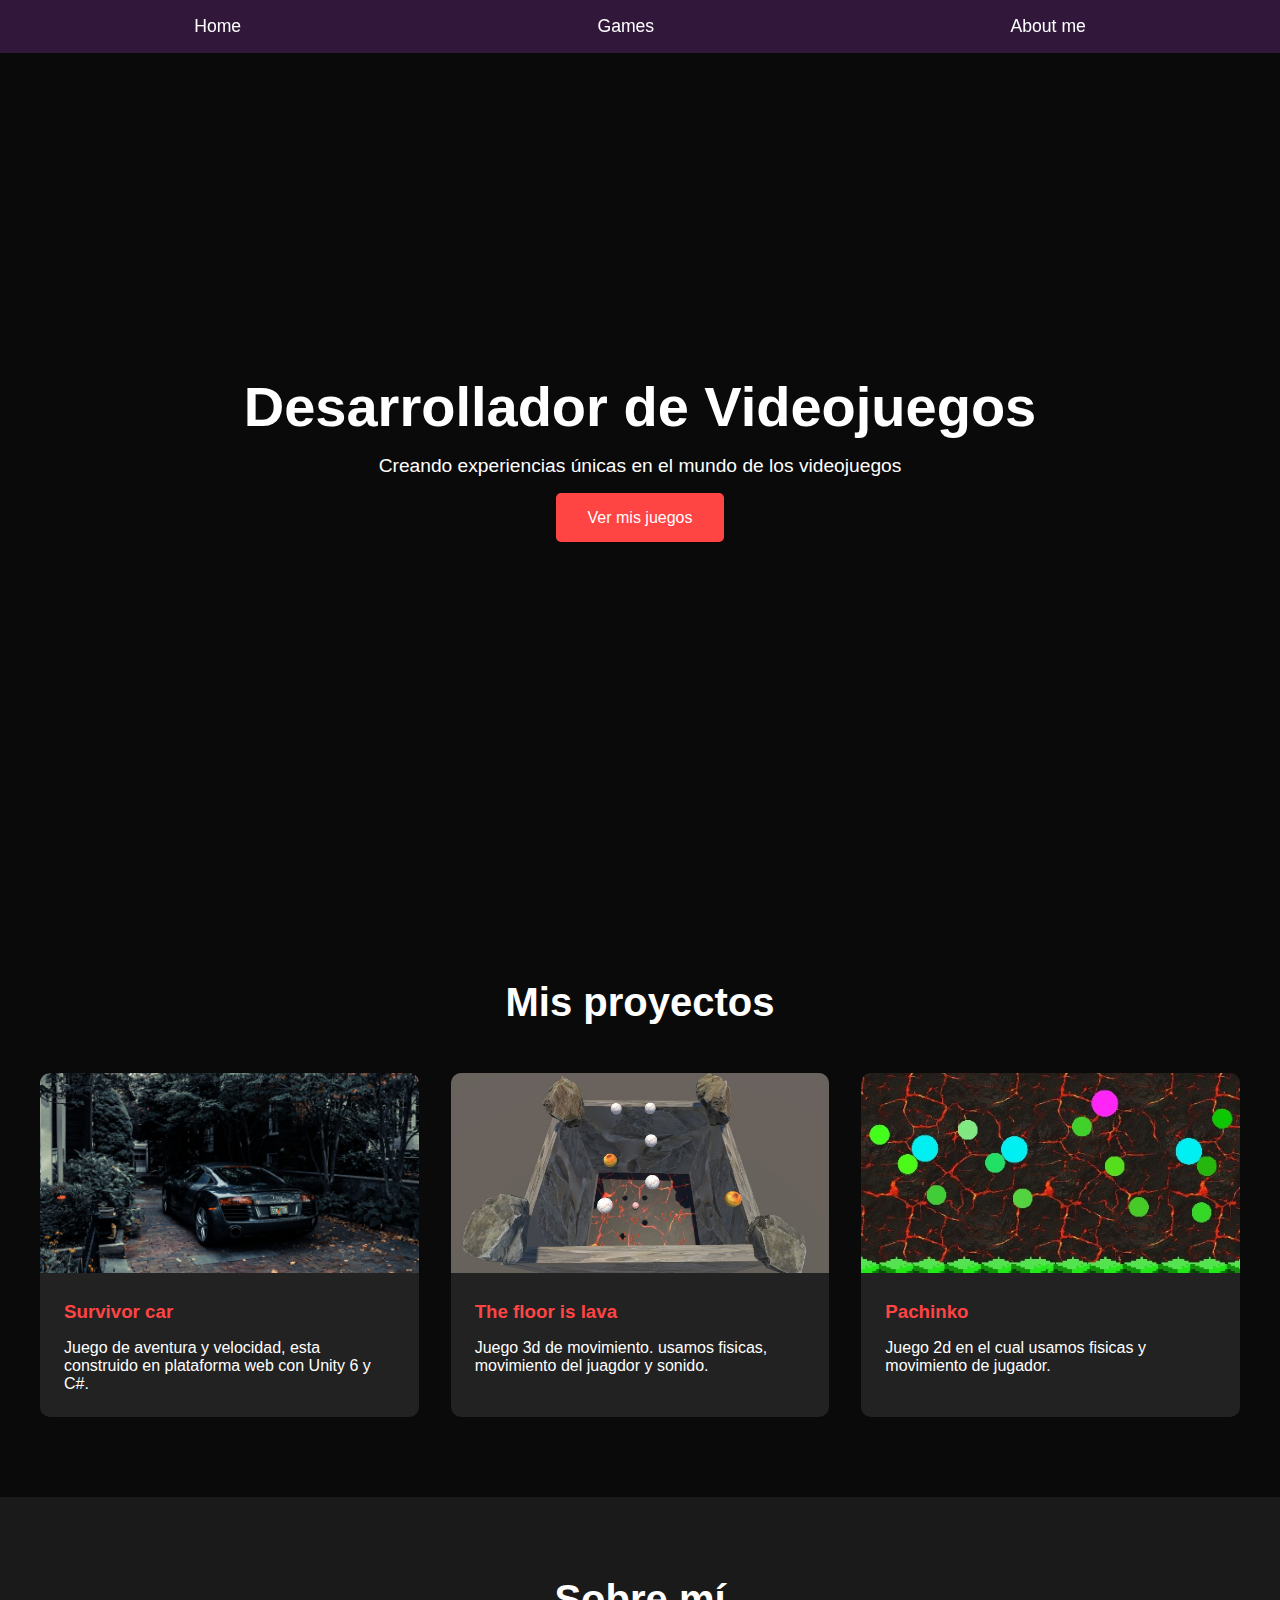
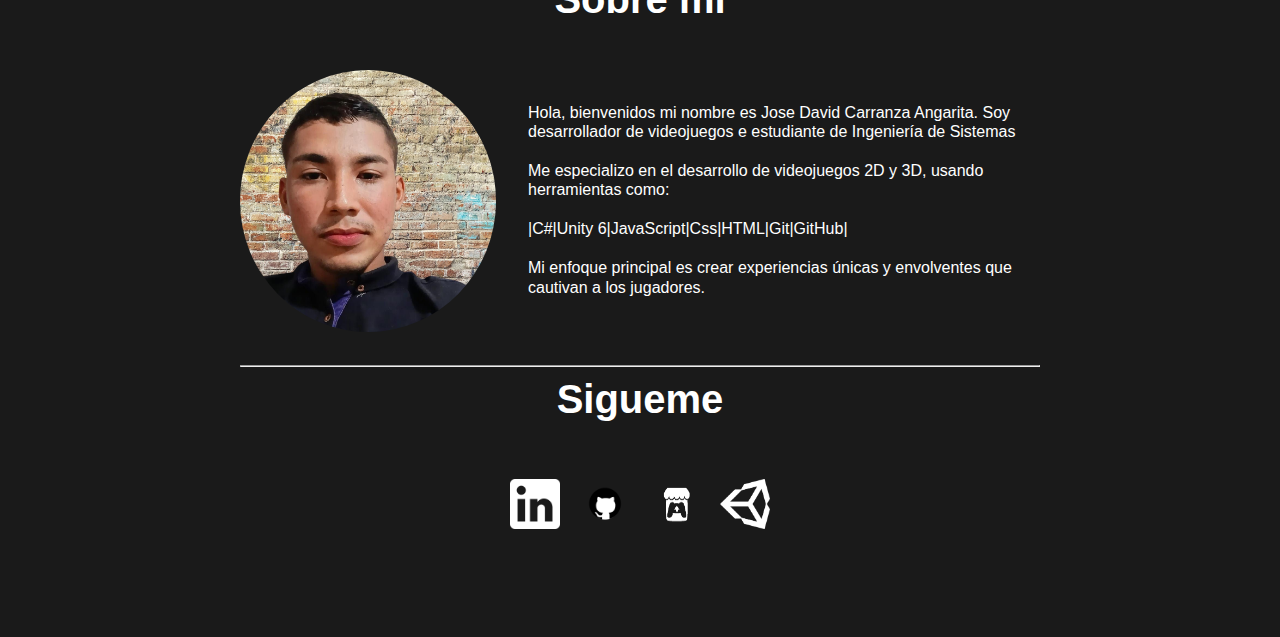
==== index.html @ 23560084 "First version of my portfolio Unity Developer" ====
<!DOCTYPE html>
<html lang="es">

<head>
    <meta charset="UTF-8">
    <meta name="viewport" content="width=device-width, initial-scale=1.0">
    <title>Portfolio - Game Programmer - Jose David Carranza Angarita</title>
    <link rel="stylesheet" href="index.css">
    <link href="https://fonts.googleapis.com/css2?family=Poppins:wght@300;400;500;600;700&display=swap"
        rel="stylesheet">
</head>

<body>
    <nav class="nav">
        <ul>
            <li><a href="#home">Home</a></li>
            <li><a href="#games">Games</a></li>
            <li><a href="#about">About me</a></li>
        </ul>
    </nav>

    <!-- <section class="hero" id="home">
        <div class="hero-content">
            <h1>Desarrollador de Videojuegos</h1>
            <p>Creando experiencias únicas en el mundo de los videojuegos</p>
            <a href="#games" class="cta-button">Ver mis juegos</a>
        </div>
    </section> -->

    <!-- Seccion con video -->
    <section class="hero" id="home">
        <video autoplay muted loop class="hero-video">
            <source src="./Assets/video/Car.mp4" type="video/mp4">
        </video>
        <div class="hero-content">
            <h1>Desarrollador de Videojuegos</h1>
            <p>Creando experiencias únicas en el mundo de los videojuegos</p>
            <a href="#games" class="cta-button">Ver mis juegos</a>
        </div>
    </section>

    <section class="games" id="games">
        <h2>Mis proyectos</h2>
        <div class="games-grid">
            <div class="game-card">
                <img src="./Assets/img/CarSurvivor.jpg" alt="Image game survivor car" class="game-image">
                <div class="game-info">
                    <h3>Survivor car</h3>
                    <p>Juego de aventura y velocidad, esta construido en plataforma
                        web con Unity 6 y C#.
                    </p>

                </div>
            </div>
            <div class="game-card">
                <img src="./Assets/img/ImageGameFloorIsLava.jpg" alt="Juego 2" class="game-image">
                <div class="game-info">
                    <h3>The floor is lava</h3>
                    <p>Juego 3d de movimiento. usamos fisicas, movimiento del juagdor y sonido.</p>
                </div>
            </div>
            <div class="game-card">
                <img src="./Assets/img/ImageGamePachinko.jpg" alt="Juego 3" class="game-image">
                <div class="game-info">
                    <h3>Pachinko</h3>
                    <p> Juego 2d en el cual usamos fisicas y movimiento de jugador.</p>
                </div>

            </div>
        </div>
    </section>


    <section class="about" id="about">
        <h2>Sobre mí</h2>
        <div class="about-content">
            <div class="about-image-text">
                <div class="image-container">
                    <img src="./Assets/img/MyImage.jpg" alt="Jose David Carranza Angarita" class="about-image">
                </div>
                <div class="text-container">
                    <p class="text-spaced">Hola, bienvenidos mi nombre es Jose David Carranza Angarita. Soy
                        desarrollador de videojuegos e estudiante de Ingeniería de Sistemas</p>
                    <p class="text-spaced">Me especializo en el desarrollo de videojuegos 2D y 3D, usando herramientas
                        como:</p>
                    <p class="text-spaced">|C#|Unity 6|JavaScript|Css|HTML|Git|GitHub|</p>
                    <p class="text-spaced">Mi enfoque principal es crear experiencias únicas y envolventes que cautivan
                        a los jugadores.</p>
                </div>
            </div>
            <br>
            <hr>
            <h2>Sigueme</h2>
            <div class="social-media-container">
                <a class="social-media-link"
                    href="https://www.linkedin.com/in/jose-david-carranza-angarita-unity-developer/" target="_blank">
                    <img src="./Assets/img/LinKendIn.png" alt="LinkedIn" class="social-media-icon">
                </a>
                <a class="social-media-link" href="https://github.com/josedavd-07" target="_blank">
                    <img src="./Assets/img/GitHub.png" alt="GitHub" class="social-media-icon">
                </a>
                <a class="social-media-link" href="https://josedavdmast3r.itch.io" target="_blank">
                    <img src="./Assets/img/ItchioBlanco.png" alt="Itchio" class="social-media-icon">
                </a>
                <a class="social-media-link" href="https://play.unity.com/en/user/674ed798-b082-4395-8333-d080be9521ea"
                    target="_blank">
                    <img src="./Assets/img/unity.png" alt="Unity" class="social-media-icon">
                </a>
            </div>
        </div>
    </section>






    <!-- <section class="about" id="about">
        <h2>Sobre mí</h2>
        <div class="about-content">
            <p> Hola, bienvenidos mi nombre es Jose David Carranza Angarita. Soy desarollador de videojuegos e
                estudiante de Ingenieria de Sistemas</p>
            <p>Me especializo en el desarrollo de videojuegos 2d y 3d, usando herramientas como:
            </p>
            <P>|C#|Unity 6|JavaScript|Css|HTML|Git|GitHub|
            <p>Mi enfoque principal es crear experiencias únicas y envolventes que cautivan a los jugadores.</p>
            <br>
            <hr><br>
            <h2>Sigueme</h2> -->

    <!-- ssocial media follow me -->
    <!-- <div class="social-media-container">
                <a class="social-media-link"
                    href="https://www.linkedin.com/in/jose-david-carranza-angarita-unity-developer/" target="_blank">
                    <img src="./Assets/img/LinKendIn.png" alt="LinkedIn" class="social-media-icon">
                </a>
                <a class="social-media-link" href="https://github.com/josedavd-07" target="_blank">
                    <img src="./Assets/img/GitHub.png" alt="GitHub" class="social-media-icon">
                </a>
                <a class="social-media-link" href="https://josedavdmast3r.itch.io" target="_blank">
                    <img src="./Assets/img/ItchioBlanco.png" alt="Itchio" class="social-media-icon">
                </a>
                <a class="social-media-link" href="https://play.unity.com/en/user/674ed798-b082-4395-8333-d080be9521ea"
                    target="_blank">
                    <img src="./Assets/img/unity.png" alt="Unity" class="social-media-icon">
                </a>
            </div> -->

    <!-- </div> -->

    </section>

</body>

</html>
---- index.css ----
* {
    margin: 0;
    padding: 0;
    box-sizing: border-box;
    font-family: 'Arial', sans-serif;
}

body {
    background-color: #0a0a0a;
    color: #ffffff;
}

/* Barra de navegación */
.nav {
    position: fixed;
    top: 0;
    width: 100%;
    background-color: rgba(58, 27, 70, 0.836);
    padding: 1rem;
    z-index: 1000;
}

.nav ul {
    display: flex;
    justify-content: space-around;
    list-style: none;
}

.nav a {
    color: #ffffff;
    text-decoration: none;
    font-size: 1.1rem;
    transition: color 0.3s;
}

.nav a:hover {
    color: #ff4444;
}

/* Sección Hero */
/* .hero {
    height: 100vh;
    display: flex;
    align-items: center;
    justify-content: center;
    text-align: center;
    background: linear-gradient(rgba(0, 0, 0, 0.7), rgba(0, 0, 0, 0.7)),
        url('https://images.unsplash.com/photo-1538481199705-c710c4e965fc?ixlib=rb-1.2.1&auto=format&fit=crop&w=1950&q=80');
    background-size: cover;
    background-position: center;
} */

/* Sección Hero */
/* .hero {
    height: 100vh;
    display: flex;
    align-items: center;
    justify-content: center;
    text-align: center;
    background: linear-gradient(rgba(0, 0, 0, 0.7), rgba(0, 0, 0, 0.7)),
        url('./Assets/img/BackgroundControll.jpg');
    background-size: cover;
    background-position: center;
} */

/* Seccion video */
.hero {
    height: 100vh;
    display: flex;
    align-items: center;
    justify-content: center;
    text-align: center;
    position: relative;
    overflow: hidden;
}

.hero-video {
    position: absolute;
    top: 0;
    left: 0;
    width: 100%;
    height: 100%;
    object-fit: cover;
    z-index: 0;
}

.hero-content {
    position: relative;
    z-index: 1;
    color: white;
    text-align: center;
}

.hero h1 {
    font-size: 3.5rem;
    margin-bottom: 1rem;
}

.hero p {
    font-size: 1.2rem;
    margin-bottom: 2rem;
}

.cta-button {
    padding: 1rem 2rem;
    background-color: #ff4444;
    color: white;
    text-decoration: none;
    border-radius: 5px;
    transition: background-color 0.3s;
}

.cta-button:hover {
    background-color: #cc0000;
}

/* Sección de Juegos */
.games {
    padding: 5rem 2rem;
}

.games h2 {
    text-align: center;
    margin-bottom: 3rem;
    font-size: 2.5rem;
}

.games-grid {
    display: grid;
    grid-template-columns: repeat(auto-fit, minmax(300px, 1fr));
    gap: 2rem;
    max-width: 1200px;
    margin: 0 auto;
}

.game-card {
    background-color: rgba(255, 255, 255, 0.1);
    border-radius: 10px;
    overflow: hidden;
    transition: transform 0.3s;
}

.game-card:hover {
    transform: translateY(-5px);
}

.game-image {
    width: 100%;
    height: 200px;
    object-fit: cover;
}

.game-info {
    padding: 1.5rem;
}

.game-info h3 {
    margin-bottom: 1rem;
    color: #ff4444;
}

/* Sección sobre mí */
.about {
    padding: 5rem 2rem;
    background-color: #1a1a1a;
}

/* Sección de imágenes */
.about-image-text {
    display: flex;
    align-items: center;
    justify-content: space-between;
    gap: 2rem;
    flex-wrap: wrap;
}

.image-container {
    flex: 1;
    max-width: 300px;
    text-align: center;
}

.about-image {
    max-width: 100%;
    height: auto;
    border-radius: 50%;
}

.text-container {
    flex: 2;
    max-width: 600px;
    margin: 0;
    line-height: 1.2;
}

.text-spaced {
    margin: 0 0 10px 0;
    padding: 5px 0;
}

@media (max-width: 768px) {
    .about-image-text {
        flex-direction: column;
    }

    .image-container,
    .text-container {
        width: 100%;
    }
}


.social-media-container {
    display: flex;
    justify-content: center;
    align-items: center;
    gap: 20px;
    /* Espacio entre las imágenes */
    margin: 20px auto;
    /* Márgenes */
}

.social-media-link {
    margin: 0;
    padding: 0;
}

.social-media-icon {
    width: 50px;
    height: 50px;
    transition: transform 0.3s ease;
}

.social-media-link:hover .social-media-icon {
    transform: scale(1.1);
}


/* Efecto hover */
/* .image-linkendIn img:hover,
.image-github img:hover,
.image-itchio img:hover,
.image-unity img:hover {
    transform: scale(1.1); */
/* Aumenta un poco al pasar el cursor */
/* } */

.about h2 {
    text-align: center;
    margin-bottom: 3rem;
    font-size: 2.5rem;
}

.about-content {
    max-width: 800px;
    margin: 0 auto;
    line-height: 1.6;
}


/* Responsive Design */
@media (max-width: 768px) {
    .nav ul {
        flex-direction: column;
        text-align: center;
    }

    .hero h1 {
        font-size: 2.5rem;
    }

    .games-grid {
        grid-template-columns: 1fr;
    }
}
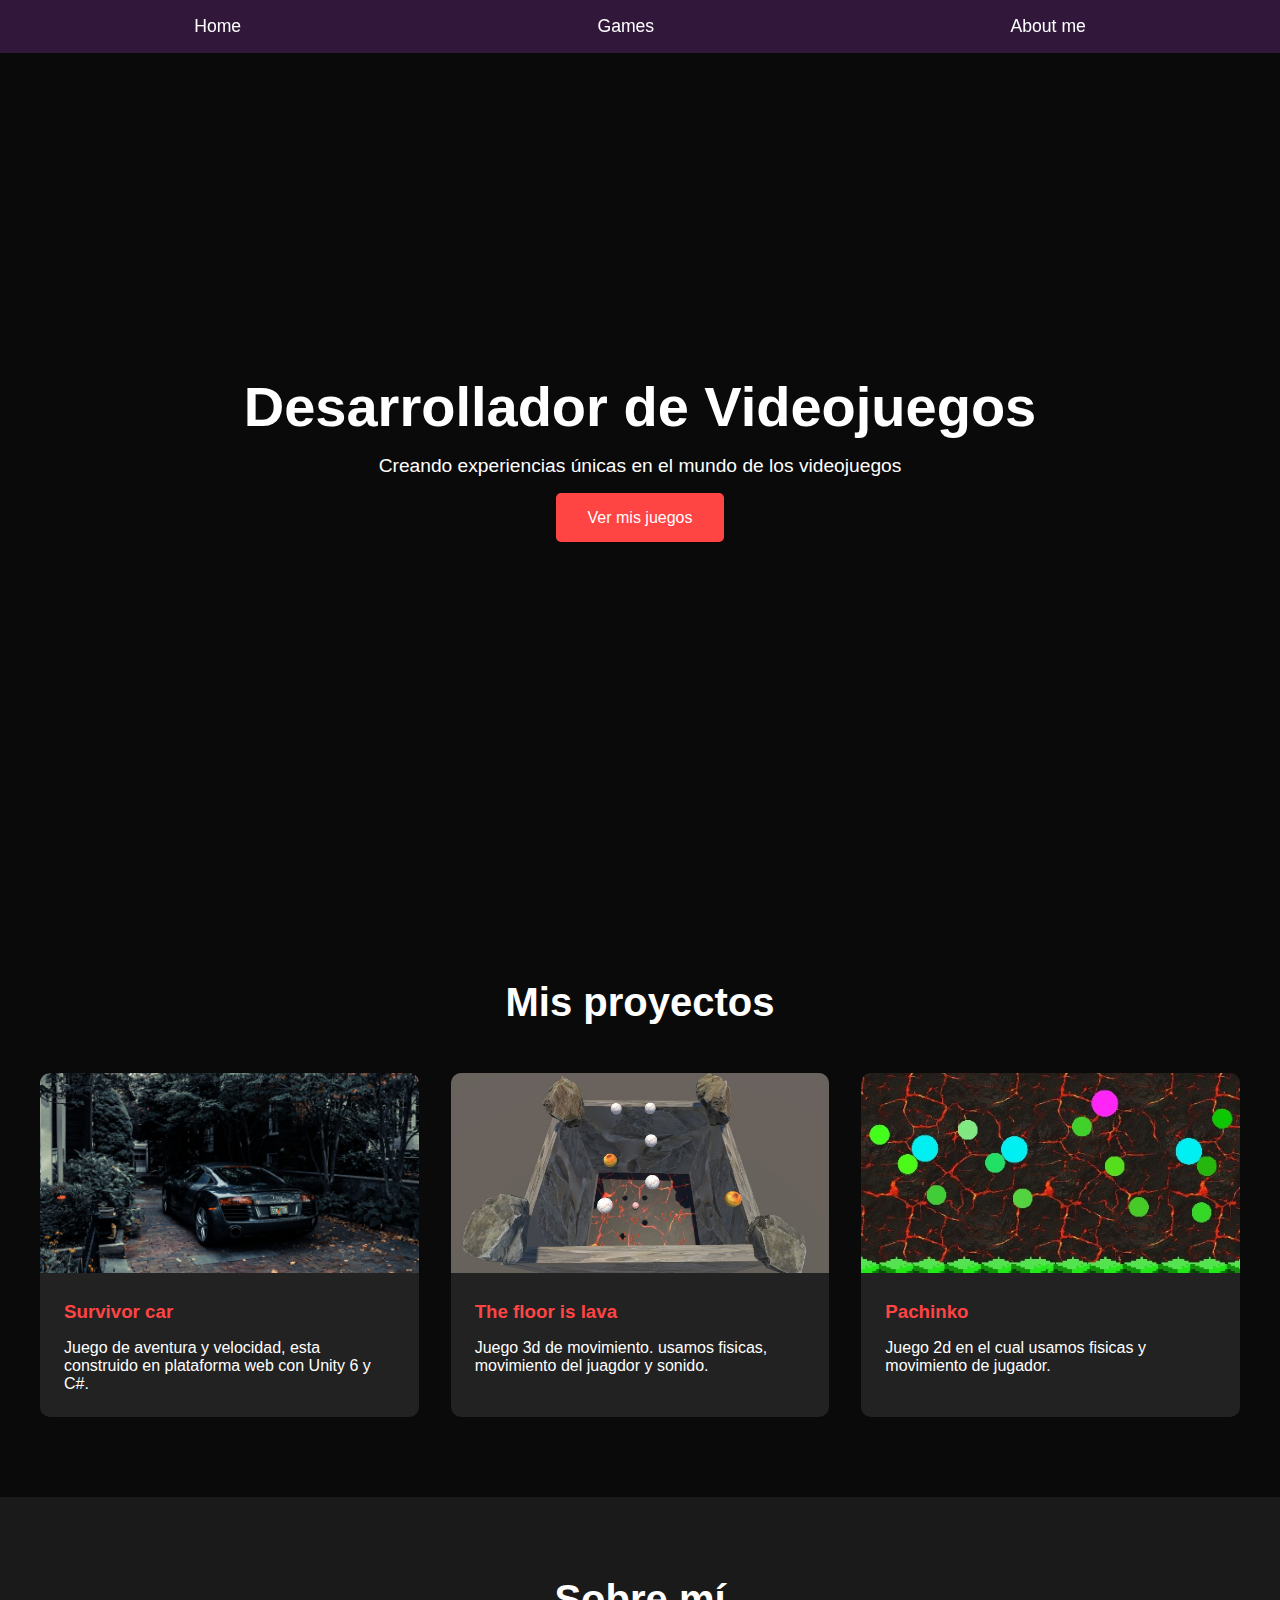
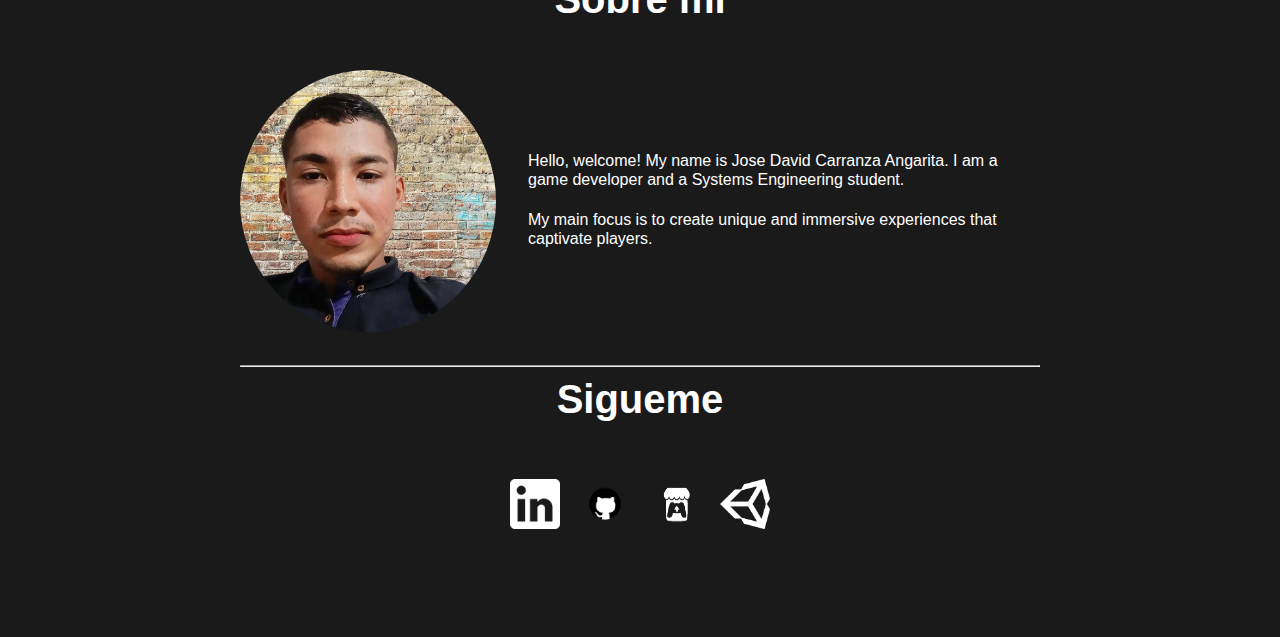
==== commit 23b014be: "Update for about me" ====
--- a/index.html
+++ b/index.html
@@ -79,13 +79,11 @@
                     <img src="./Assets/img/MyImage.jpg" alt="Jose David Carranza Angarita" class="about-image">
                 </div>
                 <div class="text-container">
-                    <p class="text-spaced">Hola, bienvenidos mi nombre es Jose David Carranza Angarita. Soy
-                        desarrollador de videojuegos e estudiante de Ingeniería de Sistemas</p>
-                    <p class="text-spaced">Me especializo en el desarrollo de videojuegos 2D y 3D, usando herramientas
-                        como:</p>
-                    <p class="text-spaced">|C#|Unity 6|JavaScript|Css|HTML|Git|GitHub|</p>
-                    <p class="text-spaced">Mi enfoque principal es crear experiencias únicas y envolventes que cautivan
-                        a los jugadores.</p>
+                    <p class="text-spaced">Hello, welcome! My name is Jose David Carranza Angarita. I am a game developer and a Systems Engineering student.</p>
+                    <!-- <p class="text-spaced">Me especializo en el desarrollo de videojuegos 2D y 3D, usando herramientas
+                        como:</p> -->
+                    <!-- <p class="text-spaced">|C#|Unity 6|JavaScript|Css|HTML|Git|GitHub|</p> -->
+                    <p class="text-spaced">My main focus is to create unique and immersive experiences that captivate players.</p>
                 </div>
             </div>
             <br>
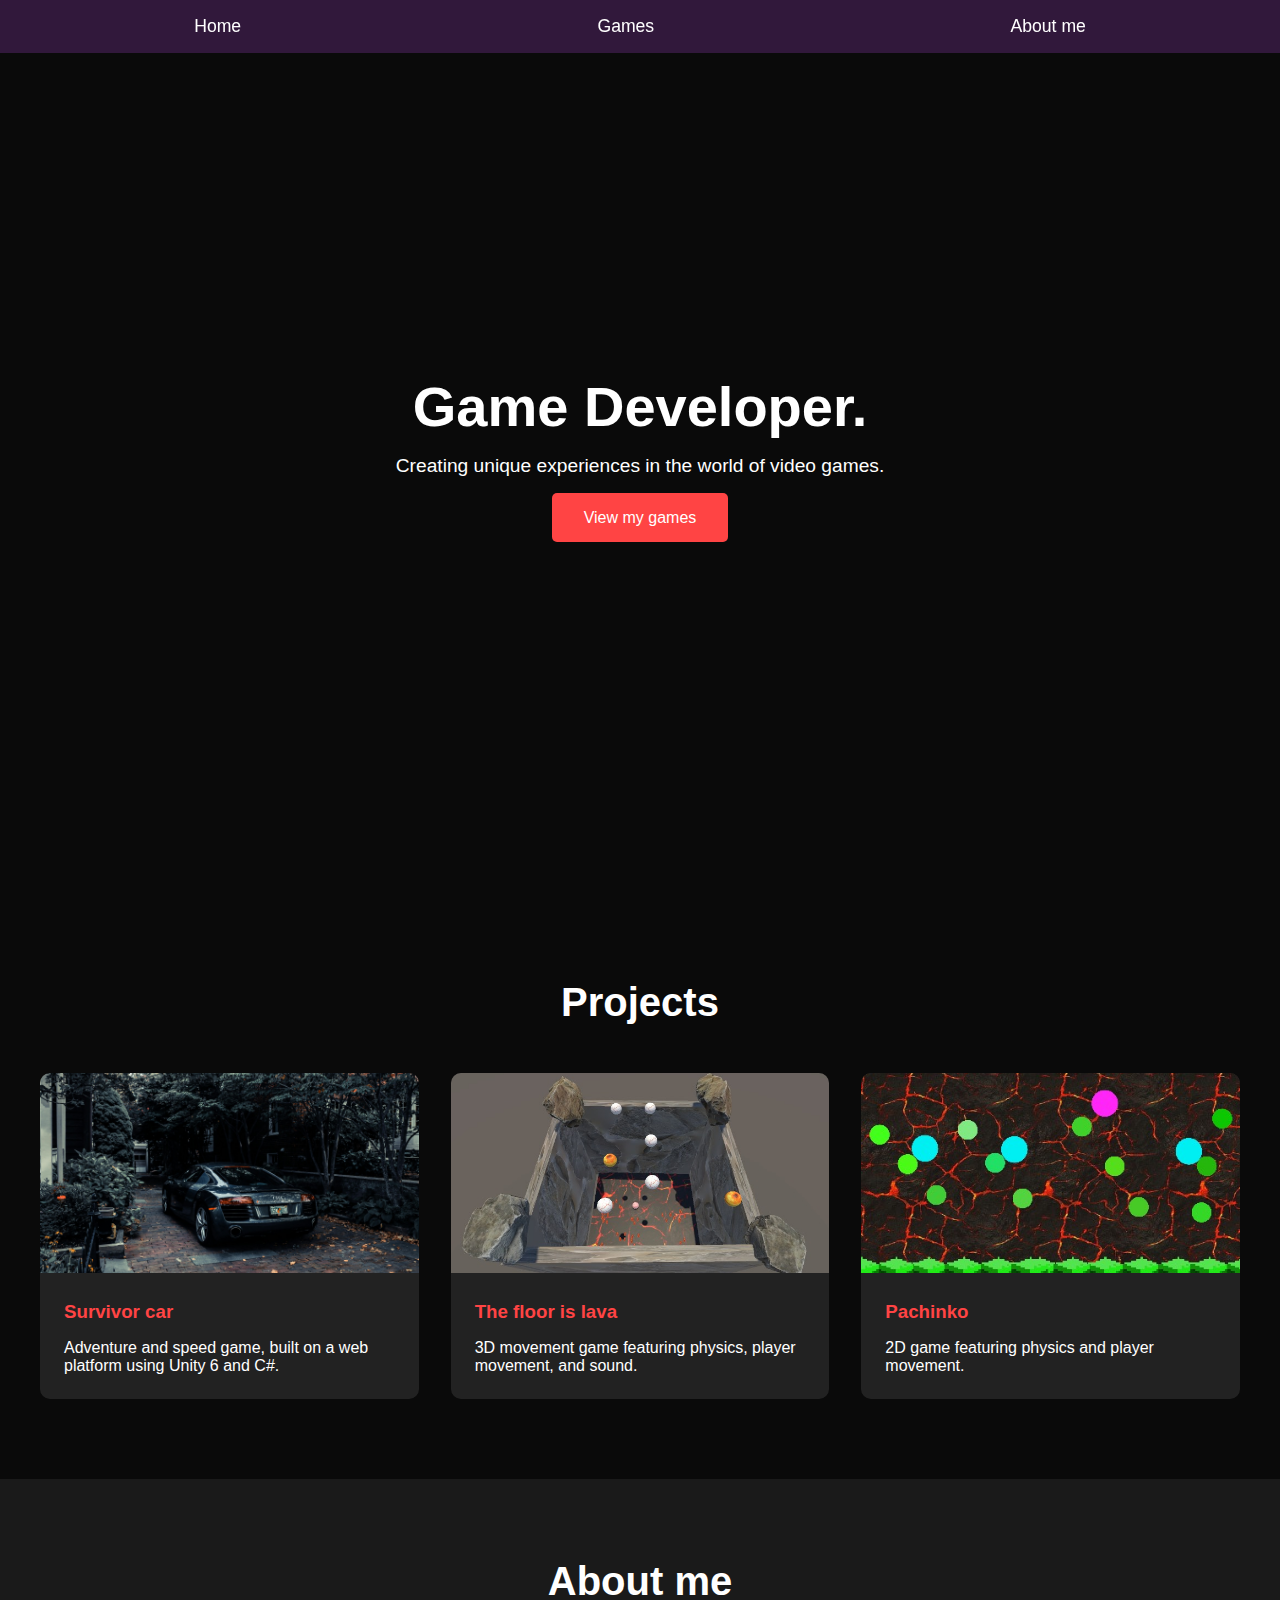
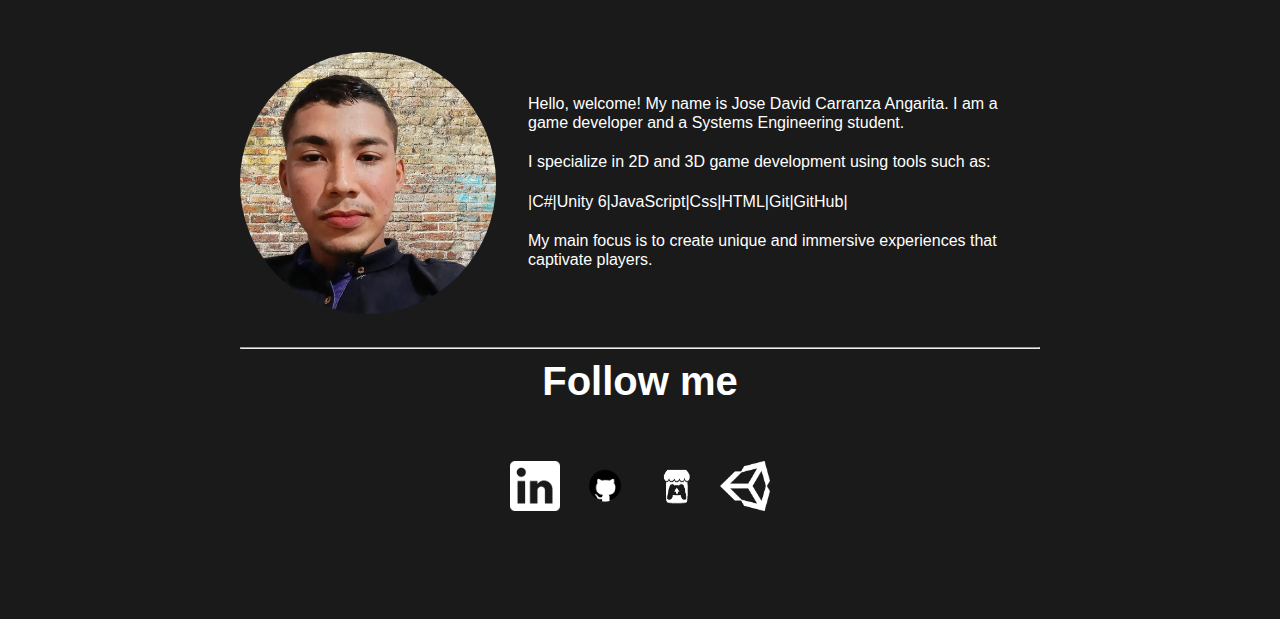
==== commit 2bf59ade: "Update information for section in english" ====
--- a/index.html
+++ b/index.html
@@ -33,21 +33,20 @@
             <source src="./Assets/video/Car.mp4" type="video/mp4">
         </video>
         <div class="hero-content">
-            <h1>Desarrollador de Videojuegos</h1>
-            <p>Creando experiencias únicas en el mundo de los videojuegos</p>
-            <a href="#games" class="cta-button">Ver mis juegos</a>
+            <h1>Game Developer.</h1>
+            <p>Creating unique experiences in the world of video games.</p>
+            <a href="#games" class="cta-button">View my games</a>
         </div>
     </section>
 
     <section class="games" id="games">
-        <h2>Mis proyectos</h2>
+        <h2>Projects</h2>
         <div class="games-grid">
             <div class="game-card">
                 <img src="./Assets/img/CarSurvivor.jpg" alt="Image game survivor car" class="game-image">
                 <div class="game-info">
                     <h3>Survivor car</h3>
-                    <p>Juego de aventura y velocidad, esta construido en plataforma
-                        web con Unity 6 y C#.
+                    <p>Adventure and speed game, built on a web platform using Unity 6 and C#.
                     </p>
 
                 </div>
@@ -56,39 +55,39 @@
                 <img src="./Assets/img/ImageGameFloorIsLava.jpg" alt="Juego 2" class="game-image">
                 <div class="game-info">
                     <h3>The floor is lava</h3>
-                    <p>Juego 3d de movimiento. usamos fisicas, movimiento del juagdor y sonido.</p>
+                    <p>3D movement game featuring physics, player movement, and sound.</p>
                 </div>
             </div>
             <div class="game-card">
                 <img src="./Assets/img/ImageGamePachinko.jpg" alt="Juego 3" class="game-image">
                 <div class="game-info">
                     <h3>Pachinko</h3>
-                    <p> Juego 2d en el cual usamos fisicas y movimiento de jugador.</p>
+                    <p> 2D game featuring physics and player movement.</p>
                 </div>
-
             </div>
         </div>
     </section>
 
 
     <section class="about" id="about">
-        <h2>Sobre mí</h2>
+        <h2>About me</h2>
         <div class="about-content">
             <div class="about-image-text">
                 <div class="image-container">
                     <img src="./Assets/img/MyImage.jpg" alt="Jose David Carranza Angarita" class="about-image">
                 </div>
                 <div class="text-container">
-                    <p class="text-spaced">Hello, welcome! My name is Jose David Carranza Angarita. I am a game developer and a Systems Engineering student.</p>
-                    <!-- <p class="text-spaced">Me especializo en el desarrollo de videojuegos 2D y 3D, usando herramientas
-                        como:</p> -->
-                    <!-- <p class="text-spaced">|C#|Unity 6|JavaScript|Css|HTML|Git|GitHub|</p> -->
-                    <p class="text-spaced">My main focus is to create unique and immersive experiences that captivate players.</p>
+                    <p class="text-spaced">Hello, welcome! My name is Jose David Carranza Angarita. I am a game
+                        developer and a Systems Engineering student.</p>
+                    <p class="text-spaced">I specialize in 2D and 3D game development using tools such as:</p>
+                    <p class="text-spaced">|C#|Unity 6|JavaScript|Css|HTML|Git|GitHub|</p>
+                    <p class="text-spaced">My main focus is to create unique and immersive experiences that captivate
+                        players.</p>
                 </div>
             </div>
             <br>
             <hr>
-            <h2>Sigueme</h2>
+            <h2>Follow me</h2>
             <div class="social-media-container">
                 <a class="social-media-link"
                     href="https://www.linkedin.com/in/jose-david-carranza-angarita-unity-developer/" target="_blank">
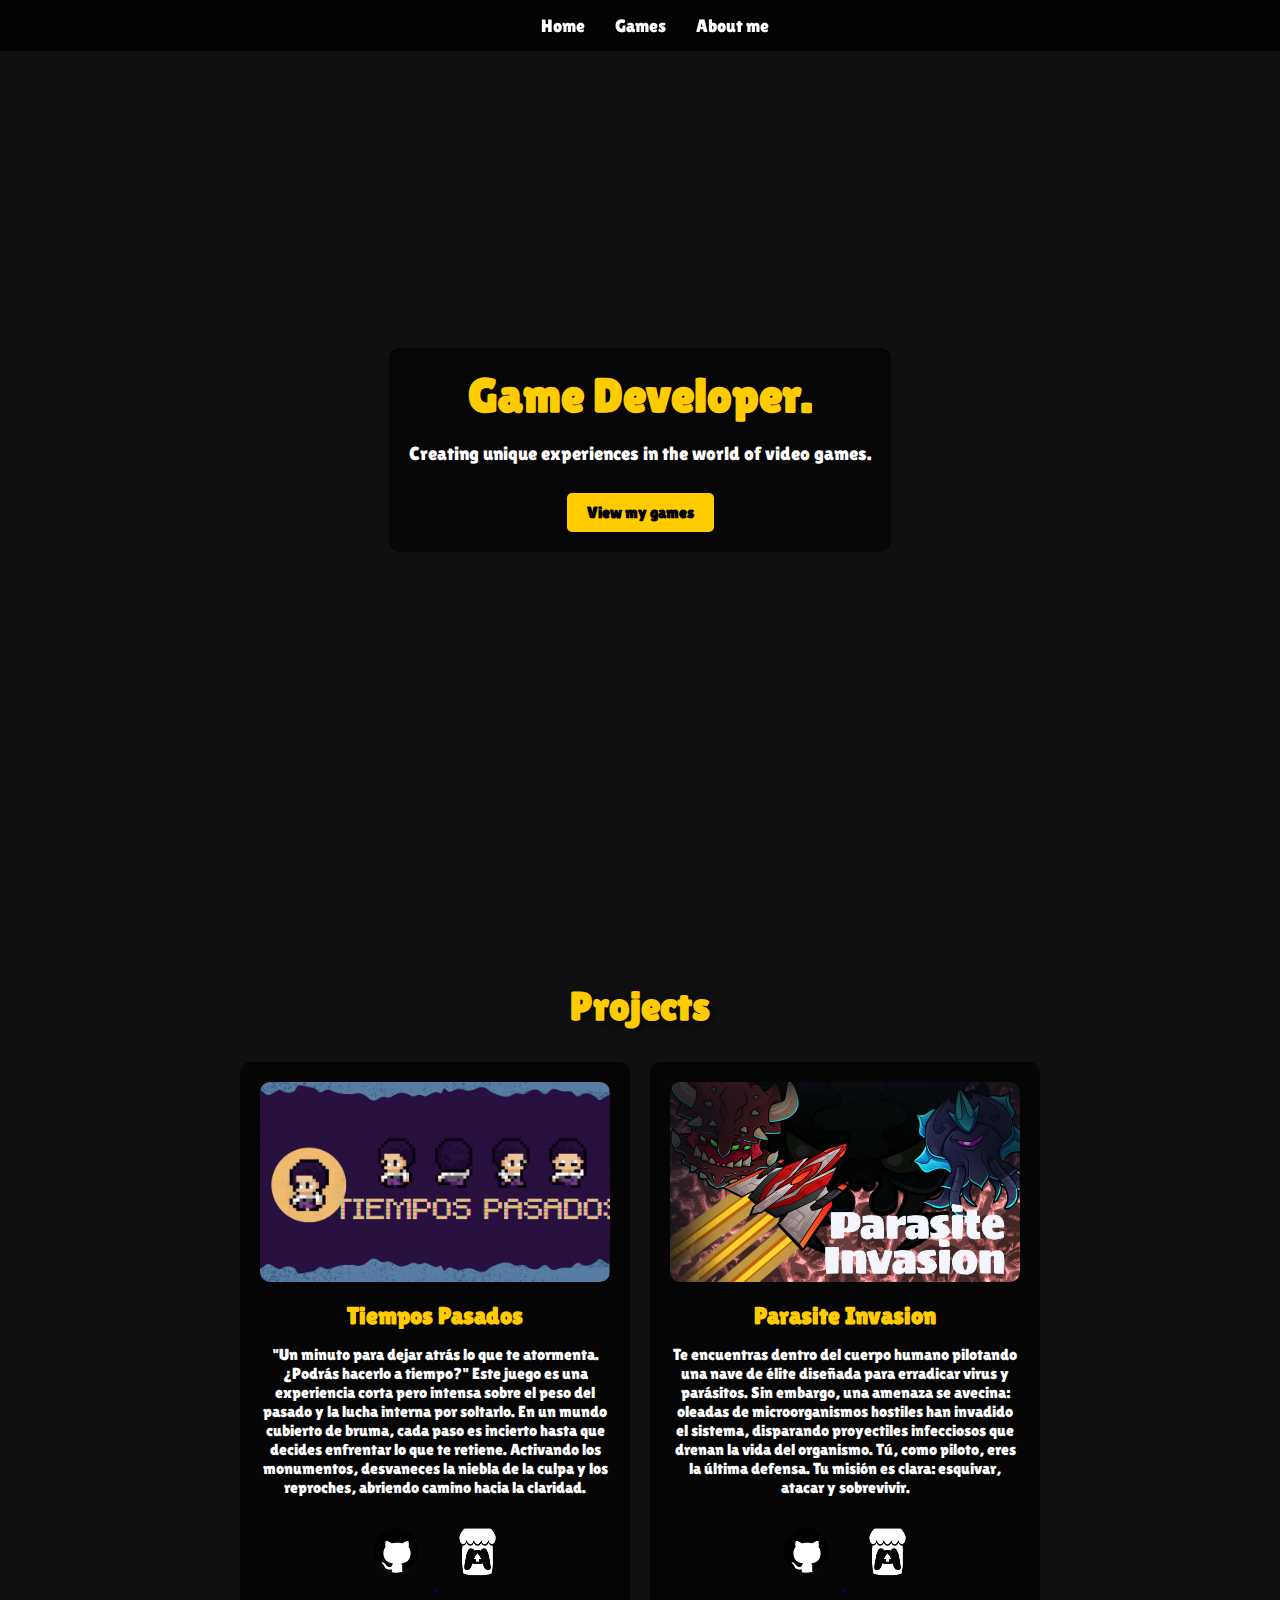
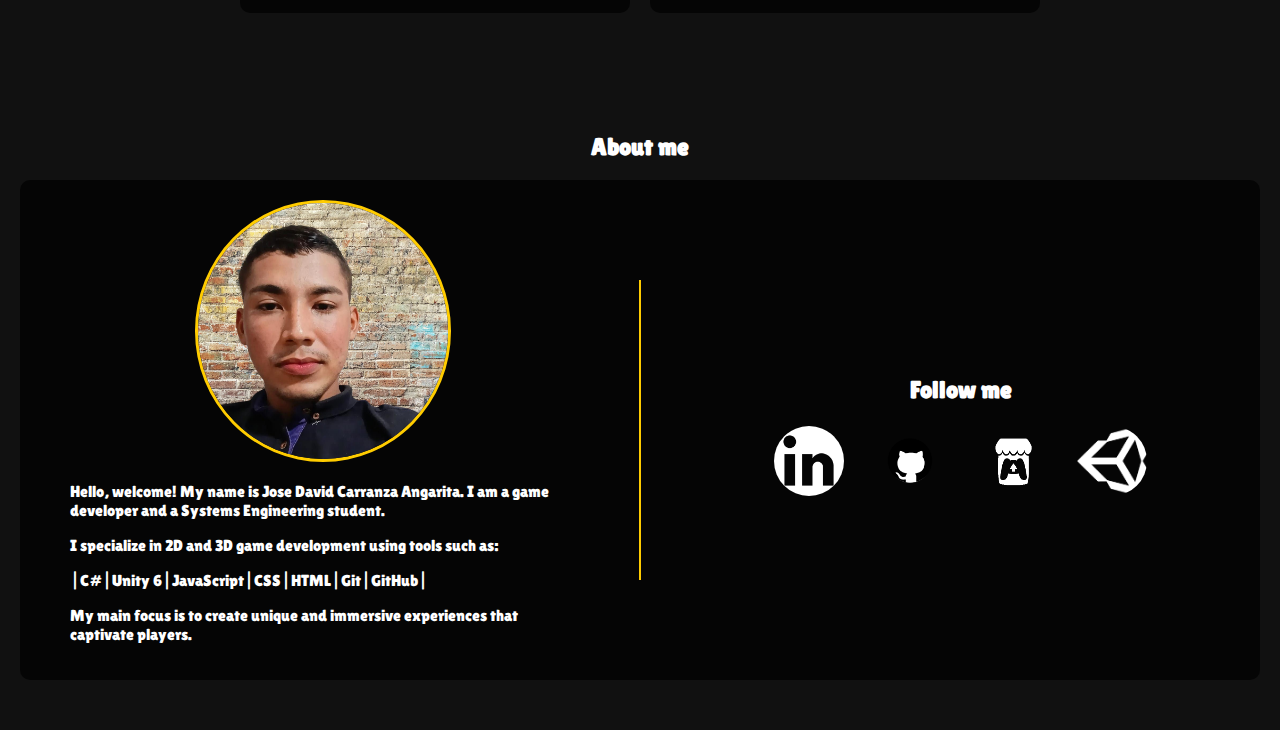
==== commit 40e71b17: "Update portafolio, contenido  y diseño." ====
--- a/index.html
+++ b/index.html
@@ -1,152 +1,127 @@
-<!DOCTYPE html>
-<html lang="es">
-
-<head>
-    <meta charset="UTF-8">
-    <meta name="viewport" content="width=device-width, initial-scale=1.0">
-    <title>Portfolio - Game Programmer - Jose David Carranza Angarita</title>
-    <link rel="stylesheet" href="index.css">
-    <link href="https://fonts.googleapis.com/css2?family=Poppins:wght@300;400;500;600;700&display=swap"
-        rel="stylesheet">
-</head>
-
-<body>
-    <nav class="nav">
-        <ul>
-            <li><a href="#home">Home</a></li>
-            <li><a href="#games">Games</a></li>
-            <li><a href="#about">About me</a></li>
-        </ul>
-    </nav>
-
-    <!-- <section class="hero" id="home">
-        <div class="hero-content">
-            <h1>Desarrollador de Videojuegos</h1>
-            <p>Creando experiencias únicas en el mundo de los videojuegos</p>
-            <a href="#games" class="cta-button">Ver mis juegos</a>
-        </div>
-    </section> -->
-
-    <!-- Seccion con video -->
-    <section class="hero" id="home">
-        <video autoplay muted loop class="hero-video">
-            <source src="./Assets/video/Car.mp4" type="video/mp4">
-        </video>
-        <div class="hero-content">
-            <h1>Game Developer.</h1>
-            <p>Creating unique experiences in the world of video games.</p>
-            <a href="#games" class="cta-button">View my games</a>
-        </div>
-    </section>
-
-    <section class="games" id="games">
-        <h2>Projects</h2>
-        <div class="games-grid">
-            <div class="game-card">
-                <img src="./Assets/img/CarSurvivor.jpg" alt="Image game survivor car" class="game-image">
-                <div class="game-info">
-                    <h3>Survivor car</h3>
-                    <p>Adventure and speed game, built on a web platform using Unity 6 and C#.
-                    </p>
-
-                </div>
-            </div>
-            <div class="game-card">
-                <img src="./Assets/img/ImageGameFloorIsLava.jpg" alt="Juego 2" class="game-image">
-                <div class="game-info">
-                    <h3>The floor is lava</h3>
-                    <p>3D movement game featuring physics, player movement, and sound.</p>
-                </div>
-            </div>
-            <div class="game-card">
-                <img src="./Assets/img/ImageGamePachinko.jpg" alt="Juego 3" class="game-image">
-                <div class="game-info">
-                    <h3>Pachinko</h3>
-                    <p> 2D game featuring physics and player movement.</p>
-                </div>
-            </div>
-        </div>
-    </section>
-
-
-    <section class="about" id="about">
-        <h2>About me</h2>
-        <div class="about-content">
-            <div class="about-image-text">
-                <div class="image-container">
-                    <img src="./Assets/img/MyImage.jpg" alt="Jose David Carranza Angarita" class="about-image">
-                </div>
-                <div class="text-container">
-                    <p class="text-spaced">Hello, welcome! My name is Jose David Carranza Angarita. I am a game
-                        developer and a Systems Engineering student.</p>
-                    <p class="text-spaced">I specialize in 2D and 3D game development using tools such as:</p>
-                    <p class="text-spaced">|C#|Unity 6|JavaScript|Css|HTML|Git|GitHub|</p>
-                    <p class="text-spaced">My main focus is to create unique and immersive experiences that captivate
-                        players.</p>
-                </div>
-            </div>
-            <br>
-            <hr>
-            <h2>Follow me</h2>
-            <div class="social-media-container">
-                <a class="social-media-link"
-                    href="https://www.linkedin.com/in/jose-david-carranza-angarita-unity-developer/" target="_blank">
-                    <img src="./Assets/img/LinKendIn.png" alt="LinkedIn" class="social-media-icon">
-                </a>
-                <a class="social-media-link" href="https://github.com/josedavd-07" target="_blank">
-                    <img src="./Assets/img/GitHub.png" alt="GitHub" class="social-media-icon">
-                </a>
-                <a class="social-media-link" href="https://josedavdmast3r.itch.io" target="_blank">
-                    <img src="./Assets/img/ItchioBlanco.png" alt="Itchio" class="social-media-icon">
-                </a>
-                <a class="social-media-link" href="https://play.unity.com/en/user/674ed798-b082-4395-8333-d080be9521ea"
-                    target="_blank">
-                    <img src="./Assets/img/unity.png" alt="Unity" class="social-media-icon">
-                </a>
-            </div>
-        </div>
-    </section>
-
-
-
-
-
-
-    <!-- <section class="about" id="about">
-        <h2>Sobre mí</h2>
-        <div class="about-content">
-            <p> Hola, bienvenidos mi nombre es Jose David Carranza Angarita. Soy desarollador de videojuegos e
-                estudiante de Ingenieria de Sistemas</p>
-            <p>Me especializo en el desarrollo de videojuegos 2d y 3d, usando herramientas como:
-            </p>
-            <P>|C#|Unity 6|JavaScript|Css|HTML|Git|GitHub|
-            <p>Mi enfoque principal es crear experiencias únicas y envolventes que cautivan a los jugadores.</p>
-            <br>
-            <hr><br>
-            <h2>Sigueme</h2> -->
-
-    <!-- ssocial media follow me -->
-    <!-- <div class="social-media-container">
-                <a class="social-media-link"
-                    href="https://www.linkedin.com/in/jose-david-carranza-angarita-unity-developer/" target="_blank">
-                    <img src="./Assets/img/LinKendIn.png" alt="LinkedIn" class="social-media-icon">
-                </a>
-                <a class="social-media-link" href="https://github.com/josedavd-07" target="_blank">
-                    <img src="./Assets/img/GitHub.png" alt="GitHub" class="social-media-icon">
-                </a>
-                <a class="social-media-link" href="https://josedavdmast3r.itch.io" target="_blank">
-                    <img src="./Assets/img/ItchioBlanco.png" alt="Itchio" class="social-media-icon">
-                </a>
-                <a class="social-media-link" href="https://play.unity.com/en/user/674ed798-b082-4395-8333-d080be9521ea"
-                    target="_blank">
-                    <img src="./Assets/img/unity.png" alt="Unity" class="social-media-icon">
-                </a>
-            </div> -->
-
-    <!-- </div> -->
-
-    </section>
-
-</body>
-
+<!DOCTYPE html>
+<html lang="es">
+
+<head>
+    <meta charset="UTF-8">
+    <meta name="viewport" content="width=device-width, initial-scale=1.0">
+    <title>Portfolio - Jose David Carranza Anagarita</title>
+
+    <link rel="stylesheet" href="index.css">
+    <link rel="preconnect" href="https://fonts.googleapis.com">
+    <link rel="preconnect" href="https://fonts.gstatic.com" crossorigin>
+    <link href="https://fonts.googleapis.com/css2?family=Lilita+One&family=Rock+Salt&display=swap" rel="stylesheet">
+</head>
+
+<body>
+    <nav class="nav">
+        <ul>
+            <li><a href="#home">Home</a></li>
+            <li><a href="#games">Games</a></li>
+            <li><a href="#about">About me</a></li>
+        </ul>
+    </nav>
+
+    <section class="hero" id="home">
+        <video autoplay muted loop class="hero-video">
+            <source src="./Assets/video/Car.mp4" type="video/mp4">
+        </video>
+        <div class="hero-content">
+            <h1>Game Developer.</h1>
+            <p>Creating unique experiences in the world of video games.</p>
+            <a href="#games" class="cta-button">View my games</a>
+        </div>
+    </section>
+
+    <section class="games" id="games">
+        <video autoplay muted loop class="projects-video-background">
+            <source src="./Assets/video/MinecraftBackgroundPing.mp4" type="video/mp4">
+        </video>
+        <h2>Projects</h2>
+        <div class="games-grid">
+            <div class="game-card">
+                <img src="./Assets/img/TiemposPasadosInterface.gif" alt="Image game Tiempos Pasados" class="game-image">
+                <div class="game-info">
+                    <h3>Tiempos Pasados</h3>
+                    <p>"Un minuto para dejar atrás lo que te atormenta. ¿Podrás hacerlo a tiempo?"
+
+                        Este juego es una experiencia corta pero intensa sobre el peso del pasado y la lucha interna por
+                        soltarlo. En un mundo cubierto de bruma, cada paso es incierto hasta que decides enfrentar lo
+                        que te retiene. Activando los monumentos, desvaneces la niebla de la culpa y los reproches,
+                        abriendo camino hacia la claridad.</p>
+                    <a class="social-media-link" href="https://github.com/jocabago15/Tiempos-Pasados" target="_blank">
+                        <img src="./Assets/img/GitHub.png" alt="GitHub" class="social-media-icon">
+                    </a>
+                    <a class="social-media-link" href="https://josedavdmast3r.itch.io/tiempos-pasados" target="_blank">
+                        <img src="./Assets/img/ItchioBlanco.png" alt="Itchio" class="social-media-icon">
+                    </a>
+                </div>
+            </div>
+            <div class="game-card">
+                <img src="./Assets/img/PortadaGame.jpg" alt="Juego 2" class="game-image">
+                <div class="game-info">
+                    <h3>Parasite Invasion</h3>
+                    <p>Te encuentras dentro del cuerpo humano pilotando una nave de élite diseñada para erradicar virus
+                        y parásitos. Sin embargo, una amenaza se avecina: oleadas de microorganismos hostiles han
+                        invadido el sistema, disparando proyectiles infecciosos que drenan la vida del organismo.
+
+                        Tú, como piloto, eres la última defensa. Tu misión es clara: esquivar, atacar y sobrevivir.</p>
+                    <a class="social-media-link" href="https://github.com/josedavd-07/Game-Jam-N1-Parasites.git"
+                        target="_blank">
+                        <img src="./Assets/img/GitHub.png" alt="GitHub" class="social-media-icon">
+                    </a>
+                    <a class="social-media-link" href="https://josedavdmast3r.itch.io/parasite-invasion"
+                        target="_blank">
+                        <img src="./Assets/img/ItchioBlanco.png" alt="Itchio" class="social-media-icon">
+                    </a>
+                </div>
+            </div>
+        </div>
+    </section>
+
+    <section class="about" id="about">
+        <video autoplay muted loop class="about-me-video-background">
+            <source src="./Assets/video/GenshimsBackground.mp4" type="video/mp4">
+        </video>
+        <h2>About me</h2>
+        <div class="about-content">
+            <div class="about-image-text">
+                <div class="image-container">
+                    <img src="./Assets/img/MyImage.jpg" alt="Jose David Carranza Angarita" class="about-image">
+                </div>
+                <div class="text-container">
+                    <p class="text-spaced">Hello, welcome! My name is Jose David Carranza Angarita. I am a game
+                        developer and a Systems Engineering student.</p>
+                    <p class="text-spaced">I specialize in 2D and 3D game development using tools such as:</p>
+                    <p class="text-spaced">|C#|Unity 6|JavaScript|CSS|HTML|Git|GitHub|</p>
+                    <p class="text-spaced">My main focus is to create unique and immersive experiences that captivate
+                        players.</p>
+                </div>
+            </div>
+
+            <div class="divider"></div> <!-- Línea vertical -->
+
+            <div class="social-section">
+                <h2>Follow me</h2>
+                <div class="social-media-container">
+                    <a class="social-media-link"
+                        href="https://www.linkedin.com/in/jose-david-carranza-angarita-unity-developer/"
+                        target="_blank">
+                        <img src="./Assets/img/LinKendIn.png" alt="LinkedIn" class="social-media-icon">
+                    </a>
+                    <a class="social-media-link" href="https://github.com/josedavd-07" target="_blank">
+                        <img src="./Assets/img/GitHub.png" alt="GitHub" class="social-media-icon">
+                    </a>
+                    <a class="social-media-link" href="https://josedavdmast3r.itch.io" target="_blank">
+                        <img src="./Assets/img/ItchioBlanco.png" alt="Itchio" class="social-media-icon">
+                    </a>
+                    <a class="social-media-link"
+                        href="https://play.unity.com/en/user/674ed798-b082-4395-8333-d080be9521ea" target="_blank">
+                        <img src="./Assets/img/unity.png" alt="Unity" class="social-media-icon">
+                    </a>
+                </div>
+            </div>
+        </div>
+    </section>
+</body>
+
 </html>--- a/index.css
+++ b/index.css
@@ -1,275 +1,256 @@
-* {
-    margin: 0;
-    padding: 0;
-    box-sizing: border-box;
-    font-family: 'Arial', sans-serif;
-}
-
-body {
-    background-color: #0a0a0a;
-    color: #ffffff;
-}
-
-/* Barra de navegación */
-.nav {
-    position: fixed;
-    top: 0;
-    width: 100%;
-    background-color: rgba(58, 27, 70, 0.836);
-    padding: 1rem;
-    z-index: 1000;
-}
-
-.nav ul {
-    display: flex;
-    justify-content: space-around;
-    list-style: none;
-}
-
-.nav a {
-    color: #ffffff;
-    text-decoration: none;
-    font-size: 1.1rem;
-    transition: color 0.3s;
-}
-
-.nav a:hover {
-    color: #ff4444;
-}
-
-/* Sección Hero */
-/* .hero {
-    height: 100vh;
-    display: flex;
-    align-items: center;
-    justify-content: center;
-    text-align: center;
-    background: linear-gradient(rgba(0, 0, 0, 0.7), rgba(0, 0, 0, 0.7)),
-        url('https://images.unsplash.com/photo-1538481199705-c710c4e965fc?ixlib=rb-1.2.1&auto=format&fit=crop&w=1950&q=80');
-    background-size: cover;
-    background-position: center;
-} */
-
-/* Sección Hero */
-/* .hero {
-    height: 100vh;
-    display: flex;
-    align-items: center;
-    justify-content: center;
-    text-align: center;
-    background: linear-gradient(rgba(0, 0, 0, 0.7), rgba(0, 0, 0, 0.7)),
-        url('./Assets/img/BackgroundControll.jpg');
-    background-size: cover;
-    background-position: center;
-} */
-
-/* Seccion video */
-.hero {
-    height: 100vh;
-    display: flex;
-    align-items: center;
-    justify-content: center;
-    text-align: center;
-    position: relative;
-    overflow: hidden;
-}
-
-.hero-video {
-    position: absolute;
-    top: 0;
-    left: 0;
-    width: 100%;
-    height: 100%;
-    object-fit: cover;
-    z-index: 0;
-}
-
-.hero-content {
-    position: relative;
-    z-index: 1;
-    color: white;
-    text-align: center;
-}
-
-.hero h1 {
-    font-size: 3.5rem;
-    margin-bottom: 1rem;
-}
-
-.hero p {
-    font-size: 1.2rem;
-    margin-bottom: 2rem;
-}
-
-.cta-button {
-    padding: 1rem 2rem;
-    background-color: #ff4444;
-    color: white;
-    text-decoration: none;
-    border-radius: 5px;
-    transition: background-color 0.3s;
-}
-
-.cta-button:hover {
-    background-color: #cc0000;
-}
-
-/* Sección de Juegos */
-.games {
-    padding: 5rem 2rem;
-}
-
-.games h2 {
-    text-align: center;
-    margin-bottom: 3rem;
-    font-size: 2.5rem;
-}
-
-.games-grid {
-    display: grid;
-    grid-template-columns: repeat(auto-fit, minmax(300px, 1fr));
-    gap: 2rem;
-    max-width: 1200px;
-    margin: 0 auto;
-}
-
-.game-card {
-    background-color: rgba(255, 255, 255, 0.1);
-    border-radius: 10px;
-    overflow: hidden;
-    transition: transform 0.3s;
-}
-
-.game-card:hover {
-    transform: translateY(-5px);
-}
-
-.game-image {
-    width: 100%;
-    height: 200px;
-    object-fit: cover;
-}
-
-.game-info {
-    padding: 1.5rem;
-}
-
-.game-info h3 {
-    margin-bottom: 1rem;
-    color: #ff4444;
-}
-
-/* Sección sobre mí */
-.about {
-    padding: 5rem 2rem;
-    background-color: #1a1a1a;
-}
-
-/* Sección de imágenes */
-.about-image-text {
-    display: flex;
-    align-items: center;
-    justify-content: space-between;
-    gap: 2rem;
-    flex-wrap: wrap;
-}
-
-.image-container {
-    flex: 1;
-    max-width: 300px;
-    text-align: center;
-}
-
-.about-image {
-    max-width: 100%;
-    height: auto;
-    border-radius: 50%;
-}
-
-.text-container {
-    flex: 2;
-    max-width: 600px;
-    margin: 0;
-    line-height: 1.2;
-}
-
-.text-spaced {
-    margin: 0 0 10px 0;
-    padding: 5px 0;
-}
-
-@media (max-width: 768px) {
-    .about-image-text {
-        flex-direction: column;
-    }
-
-    .image-container,
-    .text-container {
-        width: 100%;
-    }
-}
-
-
-.social-media-container {
-    display: flex;
-    justify-content: center;
-    align-items: center;
-    gap: 20px;
-    /* Espacio entre las imágenes */
-    margin: 20px auto;
-    /* Márgenes */
-}
-
-.social-media-link {
-    margin: 0;
-    padding: 0;
-}
-
-.social-media-icon {
-    width: 50px;
-    height: 50px;
-    transition: transform 0.3s ease;
-}
-
-.social-media-link:hover .social-media-icon {
-    transform: scale(1.1);
-}
-
-
-/* Efecto hover */
-/* .image-linkendIn img:hover,
-.image-github img:hover,
-.image-itchio img:hover,
-.image-unity img:hover {
-    transform: scale(1.1); */
-/* Aumenta un poco al pasar el cursor */
-/* } */
-
-.about h2 {
-    text-align: center;
-    margin-bottom: 3rem;
-    font-size: 2.5rem;
-}
-
-.about-content {
-    max-width: 800px;
-    margin: 0 auto;
-    line-height: 1.6;
-}
-
-
-/* Responsive Design */
-@media (max-width: 768px) {
-    .nav ul {
-        flex-direction: column;
-        text-align: center;
-    }
-
-    .hero h1 {
-        font-size: 2.5rem;
-    }
-
-    .games-grid {
-        grid-template-columns: 1fr;
-    }
-}+/* General Styles */
+body {
+    margin: 0;
+    font-family: 'Lilita One', cursive;
+    background-color: #111;
+    color: #fff;
+}
+
+/* Navigation Bar */
+.nav {
+    position: fixed;
+    top: 0;
+    width: 100%;
+    background: rgba(0, 0, 0, 0.8);
+    padding: 15px;
+    text-align: center;
+    z-index: 1000;
+}
+.nav ul {
+    list-style: none;
+    padding: 0;
+    margin: 0;
+    display: flex;
+    justify-content: center;
+}
+.nav ul li {
+    margin: 0 15px;
+}
+.nav ul li a {
+    text-decoration: none;
+    color: #fff;
+    font-size: 18px;
+    transition: 0.3s;
+}
+.nav ul li a:hover {
+    color: #ffcc00;
+}
+
+/* General Styles */
+body {
+    margin: 0;
+    font-family: 'Lilita One', cursive;
+    background-color: #111;
+    color: #fff;
+}
+
+/* Navigation Bar */
+.nav {
+    position: fixed;
+    top: 0;
+    width: 100%;
+    background: rgba(0, 0, 0, 0.8);
+    padding: 15px;
+    text-align: center;
+    z-index: 1000;
+}
+.nav ul {
+    list-style: none;
+    padding: 0;
+    margin: 0;
+    display: flex;
+    justify-content: center;
+}
+.nav ul li {
+    margin: 0 15px;
+}
+.nav ul li a {
+    text-decoration: none;
+    color: #fff;
+    font-size: 18px;
+    transition: 0.3s;
+}
+.nav ul li a:hover {
+    color: #ffcc00;
+}
+
+/* Hero Section */
+.hero {
+    position: relative;
+    height: 100vh;
+    display: flex;
+    justify-content: center;
+    align-items: center;
+    text-align: center;
+    overflow: hidden;
+}
+.hero-video {
+    position: absolute;
+    top: 0;
+    left: 0;
+    width: 100%;
+    height: 100%;
+    object-fit: cover;
+    z-index: -1;
+}
+.hero-content {
+    z-index: 1;
+    padding: 20px;
+    background: rgba(0, 0, 0, 0.6);
+    border-radius: 10px;
+}
+.hero h1 {
+    font-size: 3rem;
+    margin: 0;
+    color: #ffcc00;
+}
+.hero p {
+    font-size: 1.2rem;
+}
+.cta-button {
+    display: inline-block;
+    padding: 10px 20px;
+    background: #ffcc00;
+    color: #000;
+    text-decoration: none;
+    font-weight: bold;
+    border-radius: 5px;
+    margin-top: 10px;
+}
+.cta-button:hover {
+    background: #e6b800;
+}
+
+/* Games Section */
+h3{
+    color: #ffcc00;
+}
+.games {
+    text-align: center;
+    padding: 50px 20px;
+    position: relative;
+}
+.projects-video-background {
+    position: absolute;
+    top: 0;
+    left: 0;
+    width: 100%;
+    height: 100%;
+    object-fit: cover;
+    z-index: -1;
+}
+.games h2 {
+    font-size: 2.5rem;
+    color: #ffcc00;
+    text-shadow: 2px 2px 10px rgba(0, 0, 0, 0.7);
+}
+.games-grid {
+    display: flex;
+    flex-wrap: wrap;
+    justify-content: center;
+    gap: 20px;
+    margin-top: 20px;
+}
+.game-card {
+    background: rgba(0, 0, 0, 0.7);
+    padding: 20px;
+    border-radius: 10px;
+    width: 350px;
+    display: flex;
+    flex-direction: column;
+    align-items: center;
+}
+.game-image {
+    width: 100%;
+    height: 200px;
+    object-fit: cover;
+    border-radius: 10px;
+}
+.game-info {
+    text-align: center;
+    margin-top: 10px;
+}
+.game-info h3 {
+    margin: 10px 0 5px;
+    font-size: 1.5rem;
+}
+
+/* About Section */
+.about {
+    text-align: center;
+    padding: 50px 20px;
+    position: relative;
+}
+.about-me-video-background {
+    position: absolute;
+    top: 0;
+    left: 0;
+    width: 100%;
+    height: 100%;
+    object-fit: cover;
+    z-index: -1;
+}
+.about-content {
+    display: flex;
+    justify-content: center;
+    align-items: center;
+    gap: 40px;
+    background: rgba(0, 0, 0, 0.7);
+    padding: 20px;
+    border-radius: 10px;
+    position: relative;
+    z-index: 1;
+}
+.about-image-text {
+    flex: 1;
+    display: flex;
+    flex-direction: column;
+    align-items: center;
+}
+.image-container {
+    max-width: 250px;
+}
+.about-image {
+    width: 100%;
+    border-radius: 50%;
+    border: 3px solid #ffcc00;
+}
+.text-container {
+    max-width: 500px;
+    text-align: left;
+    color: #fff;
+}
+
+/* Divider */
+.divider {
+    width: 2px;
+    background-color: #ffcc00;
+    height: 300px;
+}
+
+/* Social Section */
+.social-section {
+    flex: 1;
+    text-align: center;
+}
+.social-section h2 {
+    margin-bottom: 20px;
+}
+.social-media-container {
+    display: flex;
+    justify-content: center;
+    gap: 25px;
+    flex-wrap: wrap;
+}
+.social-media-icon {
+    width: 70px;
+    height: 70px;
+    transition: transform 0.3s, box-shadow 0.3s, border 0.3s;
+    border-radius: 50%;
+    border: 3px solid transparent;
+}
+.social-media-icon:hover {
+    transform: scale(1.2);
+    box-shadow: 0 0 15px #ffcc00;
+    border: 3px solid #ffcc00;
+}
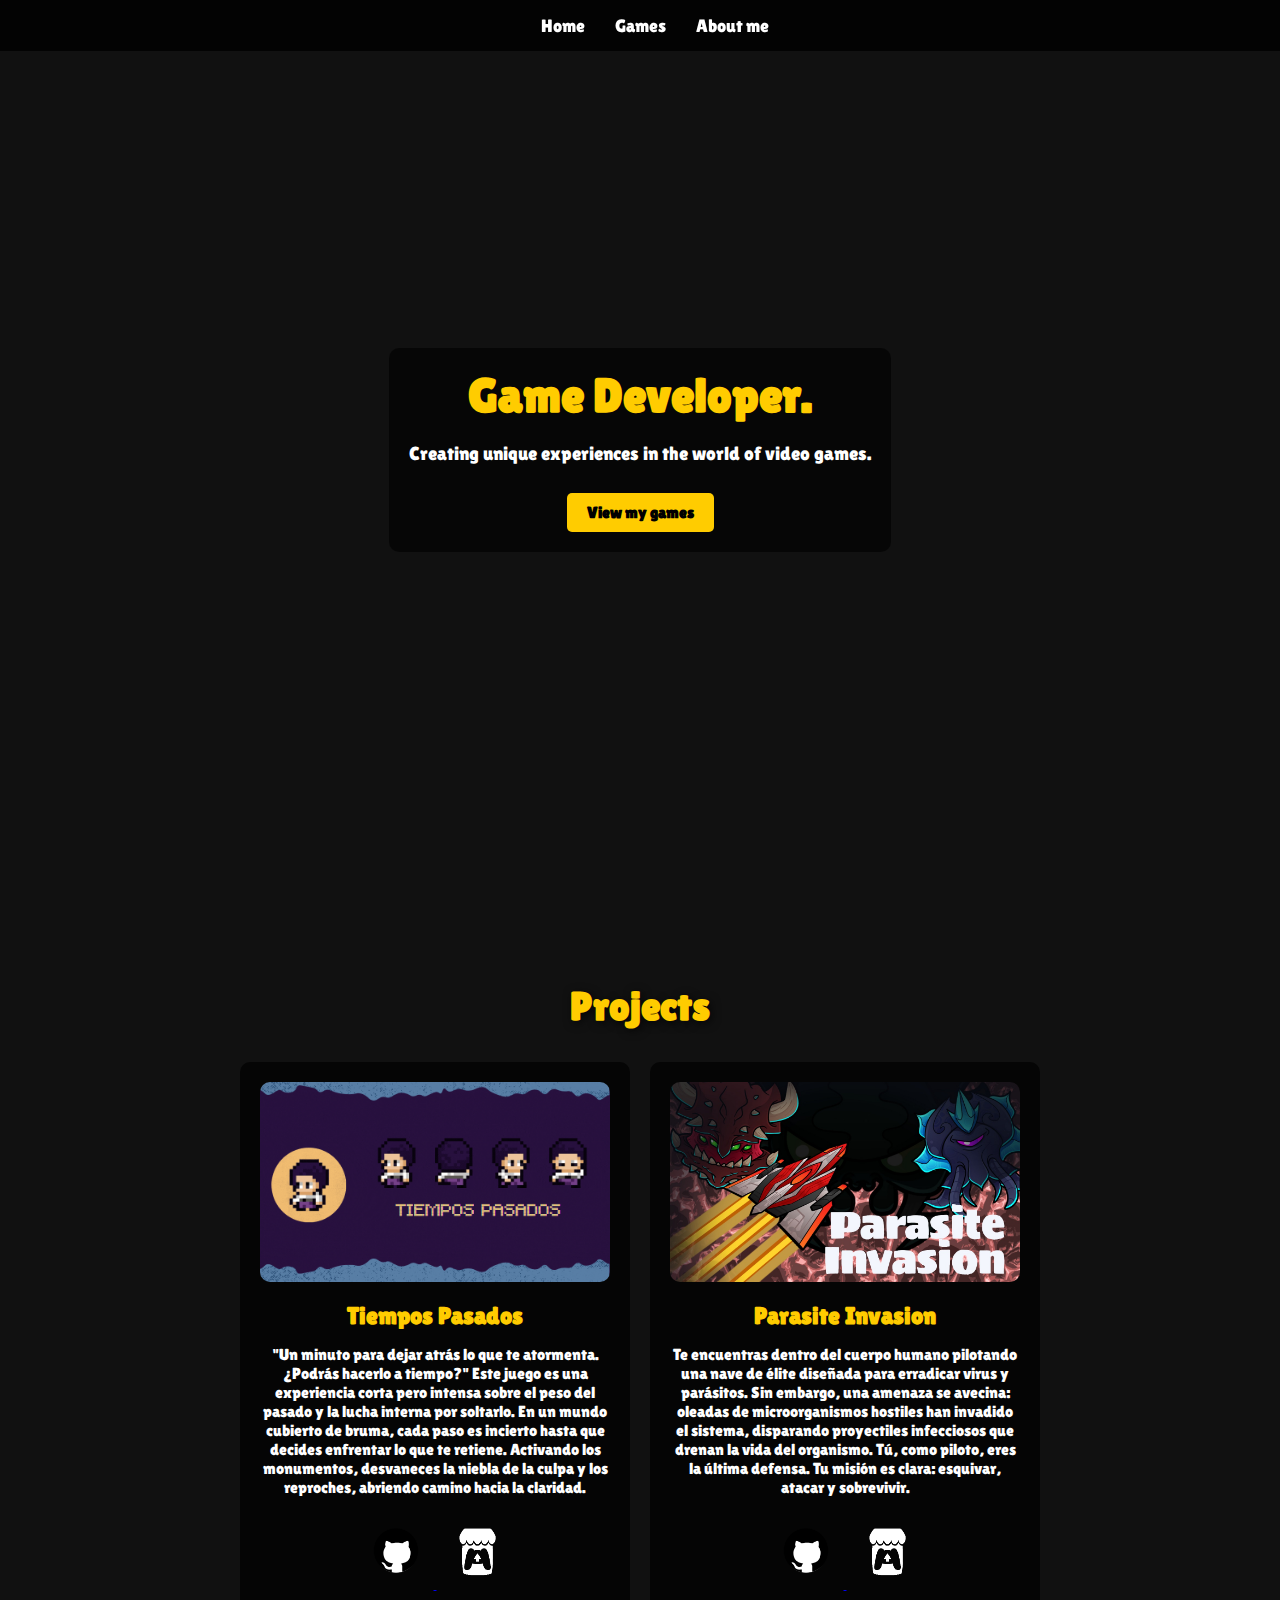
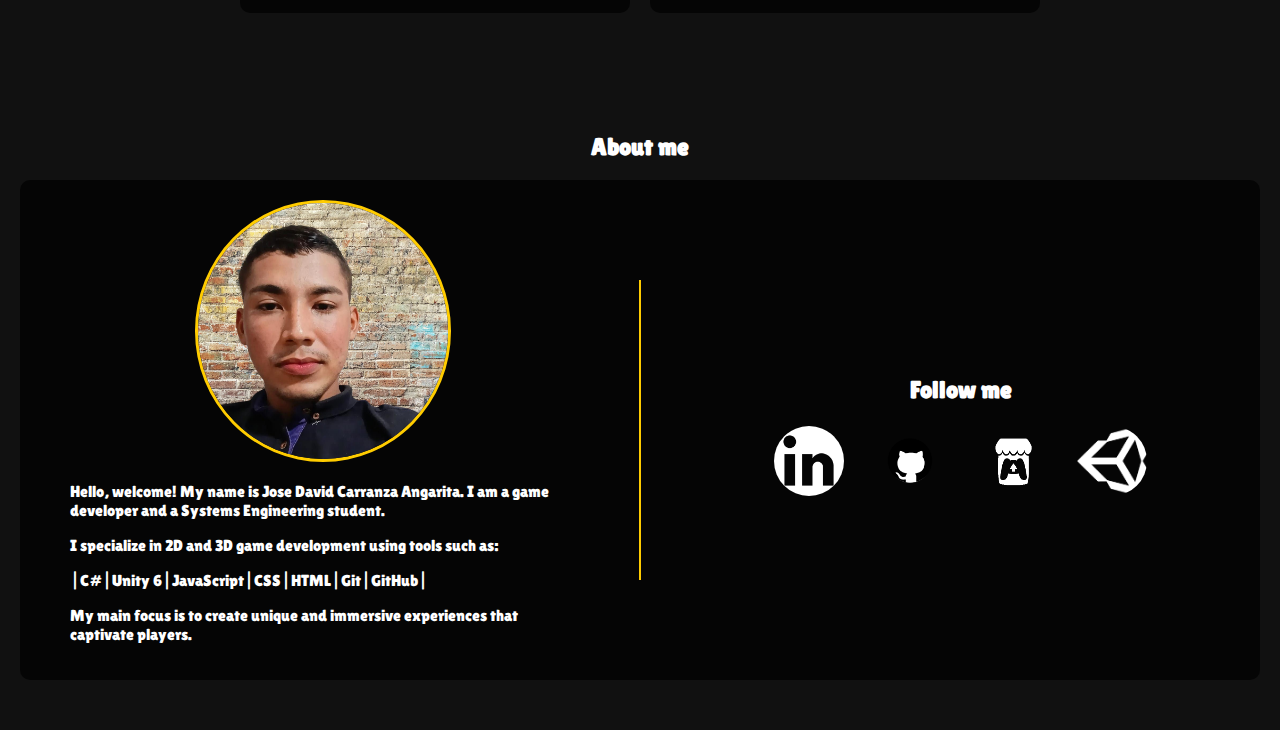
==== commit 195c6a62: "Añadi el icon de mi pagina" ====
--- a/index.html
+++ b/index.html
@@ -5,6 +5,8 @@
     <meta charset="UTF-8">
     <meta name="viewport" content="width=device-width, initial-scale=1.0">
     <title>Portfolio - Jose David Carranza Anagarita</title>
+    <link rel="icon" type="image/x-icon" href="./Assets/img/icon.ico">
+
 
     <link rel="stylesheet" href="index.css">
     <link rel="preconnect" href="https://fonts.googleapis.com">
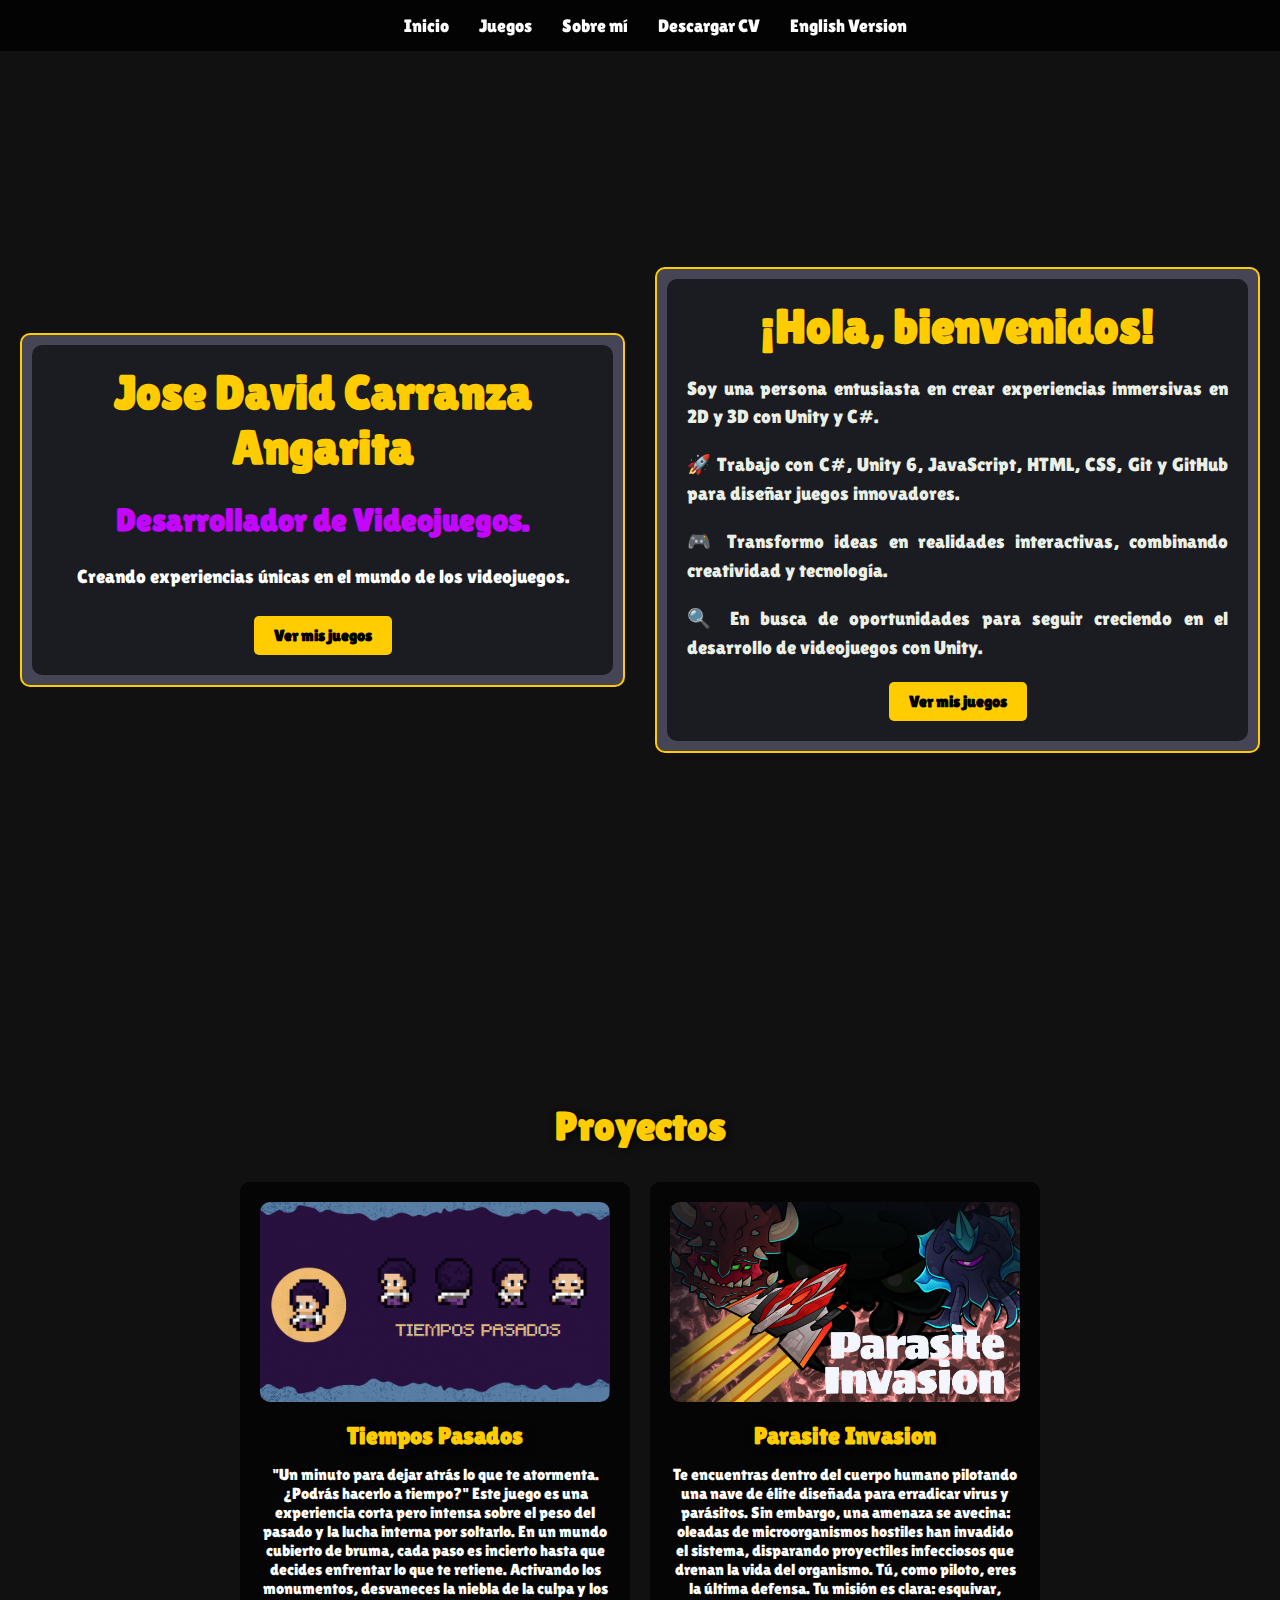
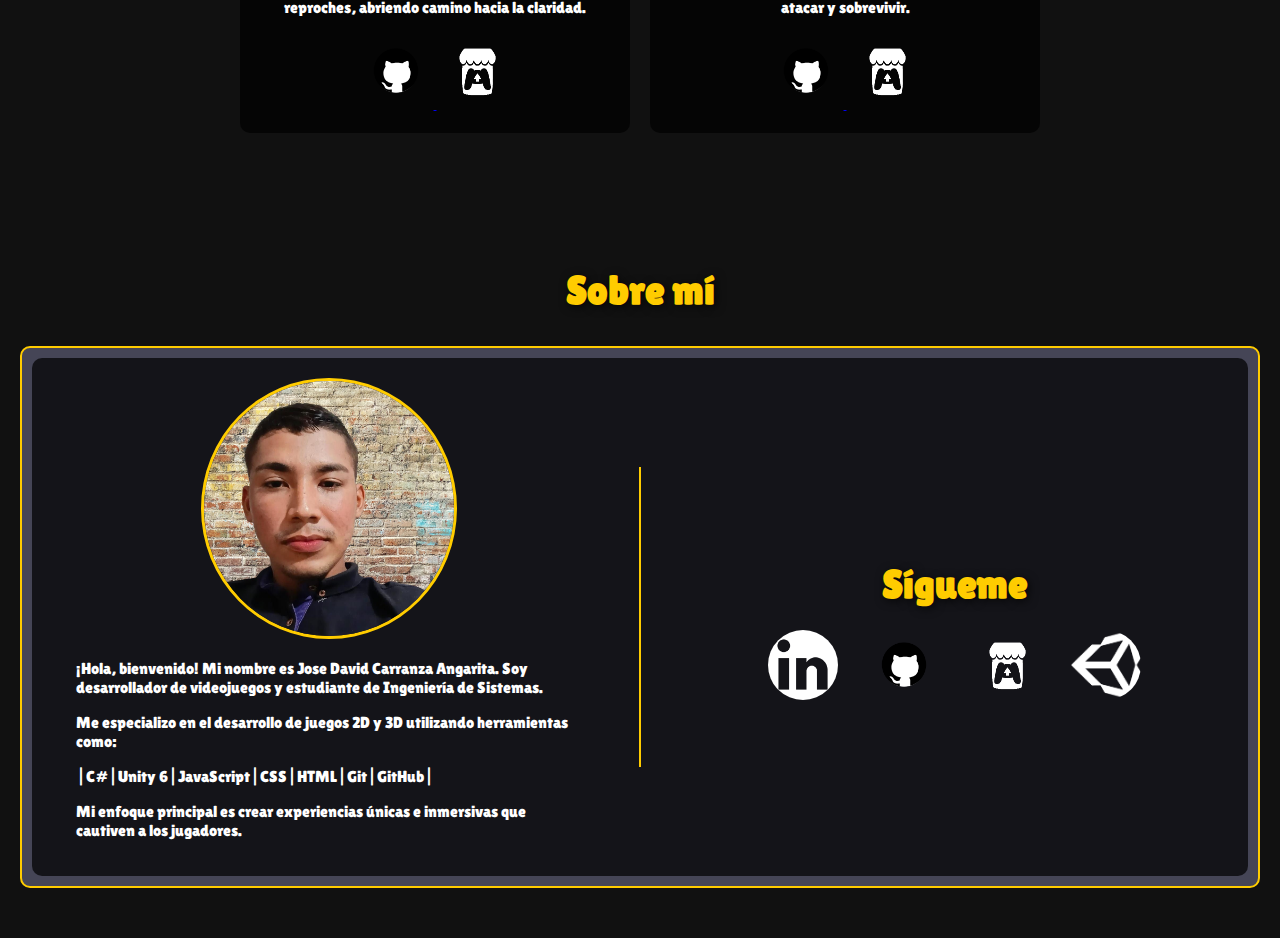
==== commit 0ee3b919: "Update Porfolio" ====
--- a/index.html
+++ b/index.html
@@ -4,9 +4,8 @@
 <head>
     <meta charset="UTF-8">
     <meta name="viewport" content="width=device-width, initial-scale=1.0">
-    <title>Portfolio - Jose David Carranza Anagarita</title>
+    <title>Portafolio - Jose David Carranza Angarita</title>
     <link rel="icon" type="image/x-icon" href="./Assets/img/icon.ico">
-
 
     <link rel="stylesheet" href="index.css">
     <link rel="preconnect" href="https://fonts.googleapis.com">
@@ -17,9 +16,11 @@
 <body>
     <nav class="nav">
         <ul>
-            <li><a href="#home">Home</a></li>
-            <li><a href="#games">Games</a></li>
-            <li><a href="#about">About me</a></li>
+            <li><a href="#home">Inicio</a></li>
+            <li><a href="#games">Juegos</a></li>
+            <li><a href="#about">Sobre mí</a></li>
+            <li><a href="./Assets/Cv/Jose David Carranza Angarita_ATS.pdf" download>Descargar CV</a></li>
+            <li><a href="english.html">English Version</a></li>
         </ul>
     </nav>
 
@@ -27,10 +28,31 @@
         <video autoplay muted loop class="hero-video">
             <source src="./Assets/video/Car.mp4" type="video/mp4">
         </video>
-        <div class="hero-content">
-            <h1>Game Developer.</h1>
-            <p>Creating unique experiences in the world of video games.</p>
-            <a href="#games" class="cta-button">View my games</a>
+        <div class="border">
+            <div class="hero-content">
+                <h1>Jose David Carranza Angarita</h1>
+                <h2 class="rol-one">Desarrollador de Videojuegos.</h2>
+                <p>Creando experiencias únicas en el mundo de los videojuegos.</p>
+                <a href="#games" class="cta-button">Ver mis juegos</a>
+            </div>
+        </div>
+        <div class="border">
+            <div class="hero-content">
+                <h1 class="rol-two">¡Hola, bienvenidos!</h1>
+                <p class="rol-four">
+                    Soy una persona entusiasta en crear experiencias inmersivas en 2D y 3D con Unity y C#.
+                </p>
+                <p class="rol-four">
+                    🚀 Trabajo con C#, Unity 6, JavaScript, HTML, CSS, Git y GitHub para diseñar juegos innovadores.
+                </p>
+                <p class="rol-four">
+                    🎮 Transformo ideas en realidades interactivas, combinando creatividad y tecnología.
+                </p>
+                <p class="rol-four">
+                    🔍 En busca de oportunidades para seguir creciendo en el desarrollo de videojuegos con Unity.
+                </p>
+                <a href="#games" class="cta-button">Ver mis juegos</a>
+            </div>
         </div>
     </section>
 
@@ -38,10 +60,11 @@
         <video autoplay muted loop class="projects-video-background">
             <source src="./Assets/video/MinecraftBackgroundPing.mp4" type="video/mp4">
         </video>
-        <h2>Projects</h2>
+        <h2>Proyectos</h2>
         <div class="games-grid">
             <div class="game-card">
-                <img src="./Assets/img/TiemposPasadosInterface.gif" alt="Image game Tiempos Pasados" class="game-image">
+                <img src="./Assets/img/TiemposPasadosInterface.gif" alt="Imagen del juego Tiempos Pasados"
+                    class="game-image">
                 <div class="game-info">
                     <h3>Tiempos Pasados</h3>
                     <p>"Un minuto para dejar atrás lo que te atormenta. ¿Podrás hacerlo a tiempo?"
@@ -84,42 +107,45 @@
         <video autoplay muted loop class="about-me-video-background">
             <source src="./Assets/video/GenshimsBackground.mp4" type="video/mp4">
         </video>
-        <h2>About me</h2>
-        <div class="about-content">
-            <div class="about-image-text">
-                <div class="image-container">
-                    <img src="./Assets/img/MyImage.jpg" alt="Jose David Carranza Angarita" class="about-image">
+        <h2>Sobre mí</h2>
+        <div class="border-about">
+            <div class="about-content">
+                <div class="about-image-text">
+                    <div class="image-container">
+                        <img src="./Assets/img/MyImage.jpg" alt="Jose David Carranza Angarita" class="about-image">
+                    </div>
+                    <div class="text-container">
+                        <p class="text-spaced">¡Hola, bienvenido! Mi nombre es Jose David Carranza Angarita. Soy
+                            desarrollador de videojuegos y estudiante de Ingeniería de Sistemas.</p>
+                        <p class="text-spaced">Me especializo en el desarrollo de juegos 2D y 3D utilizando herramientas
+                            como:</p>
+                        <p class="text-spaced">|C#|Unity 6|JavaScript|CSS|HTML|Git|GitHub|</p>
+                        <p class="text-spaced">Mi enfoque principal es crear experiencias únicas e inmersivas que
+                            cautiven a los jugadores.</p>
+                    </div>
                 </div>
-                <div class="text-container">
-                    <p class="text-spaced">Hello, welcome! My name is Jose David Carranza Angarita. I am a game
-                        developer and a Systems Engineering student.</p>
-                    <p class="text-spaced">I specialize in 2D and 3D game development using tools such as:</p>
-                    <p class="text-spaced">|C#|Unity 6|JavaScript|CSS|HTML|Git|GitHub|</p>
-                    <p class="text-spaced">My main focus is to create unique and immersive experiences that captivate
-                        players.</p>
-                </div>
-            </div>
 
-            <div class="divider"></div> <!-- Línea vertical -->
+                <div class="divider"></div> <!-- Línea vertical -->
 
-            <div class="social-section">
-                <h2>Follow me</h2>
-                <div class="social-media-container">
-                    <a class="social-media-link"
-                        href="https://www.linkedin.com/in/jose-david-carranza-angarita-unity-developer/"
-                        target="_blank">
-                        <img src="./Assets/img/LinKendIn.png" alt="LinkedIn" class="social-media-icon">
-                    </a>
-                    <a class="social-media-link" href="https://github.com/josedavd-07" target="_blank">
-                        <img src="./Assets/img/GitHub.png" alt="GitHub" class="social-media-icon">
-                    </a>
-                    <a class="social-media-link" href="https://josedavdmast3r.itch.io" target="_blank">
-                        <img src="./Assets/img/ItchioBlanco.png" alt="Itchio" class="social-media-icon">
-                    </a>
-                    <a class="social-media-link"
-                        href="https://play.unity.com/en/user/674ed798-b082-4395-8333-d080be9521ea" target="_blank">
-                        <img src="./Assets/img/unity.png" alt="Unity" class="social-media-icon">
-                    </a>
+                <div class="social-section">
+                    <h2>Sígueme</h2>
+                    <div class="social-media-container">
+                        <a class="social-media-link"
+                            href="https://www.linkedin.com/in/jose-david-carranza-angarita-unity-developer/"
+                            target="_blank">
+                            <img src="./Assets/img/LinKendIn.png" alt="LinkedIn" class="social-media-icon">
+                        </a>
+                        <a class="social-media-link" href="https://github.com/josedavd-07" target="_blank">
+                            <img src="./Assets/img/GitHub.png" alt="GitHub" class="social-media-icon">
+                        </a>
+                        <a class="social-media-link" href="https://josedavdmast3r.itch.io" target="_blank">
+                            <img src="./Assets/img/ItchioBlanco.png" alt="Itchio" class="social-media-icon">
+                        </a>
+                        <a class="social-media-link"
+                            href="https://play.unity.com/en/user/674ed798-b082-4395-8333-d080be9521ea" target="_blank">
+                            <img src="./Assets/img/unity.png" alt="Unity" class="social-media-icon">
+                        </a>
+                    </div>
                 </div>
             </div>
         </div>
--- a/index.css
+++ b/index.css
@@ -16,6 +16,7 @@
     text-align: center;
     z-index: 1000;
 }
+
 .nav ul {
     list-style: none;
     padding: 0;
@@ -23,15 +24,18 @@
     display: flex;
     justify-content: center;
 }
+
 .nav ul li {
     margin: 0 15px;
 }
+
 .nav ul li a {
     text-decoration: none;
     color: #fff;
     font-size: 18px;
     transition: 0.3s;
 }
+
 .nav ul li a:hover {
     color: #ffcc00;
 }
@@ -54,6 +58,7 @@
     text-align: center;
     z-index: 1000;
 }
+
 .nav ul {
     list-style: none;
     padding: 0;
@@ -61,29 +66,44 @@
     display: flex;
     justify-content: center;
 }
+
 .nav ul li {
     margin: 0 15px;
 }
+
 .nav ul li a {
     text-decoration: none;
     color: #fff;
     font-size: 18px;
     transition: 0.3s;
 }
+
 .nav ul li a:hover {
     color: #ffcc00;
 }
 
+
+/* Esto se añadio */
 /* Hero Section */
 .hero {
     position: relative;
-    height: 100vh;
-    display: flex;
-    justify-content: center;
+    min-height: 100dvh;
+    display: grid;
+    grid-template-columns: repeat(2, 1fr);
+    justify-content: space-evenly;
     align-items: center;
     text-align: center;
     overflow: hidden;
-}
+    gap: 30px;
+    padding: 60px 20px;
+}
+
+@media (max-width: 768px) {
+    .hero {
+        grid-template-columns: 1fr;
+    }
+}
+
 .hero-video {
     position: absolute;
     top: 0;
@@ -93,20 +113,64 @@
     object-fit: cover;
     z-index: -1;
 }
+
 .hero-content {
     z-index: 1;
     padding: 20px;
     background: rgba(0, 0, 0, 0.6);
     border-radius: 10px;
-}
+    max-width: 600px;
+    /* Ancho máximo para mejorar la lectura */
+    margin: auto;
+    /* Centrar contenido */
+}
+
+.border {
+    border: 2px solid #ffcc00;
+    border-radius: 10px;
+    padding: 10px;
+    background: rgba(105, 105, 133, 0.6);
+    max-width: 600px;
+    margin: auto;
+}
+
 .hero h1 {
     font-size: 3rem;
     margin: 0;
     color: #ffcc00;
 }
+
+.rol-one {
+    color: rgb(195, 6, 252);
+    font-size: 2rem;
+}
+
+.rol-two {
+    color: #ffcc00;
+
+}
+
+.rol-three {
+    color: rgb(195, 6, 252);
+    font-size: 2rem;
+
+}
+
+.rol-four {
+    color: #ebf0e7;
+    font-size: 1.2rem;
+    text-align: justify;
+    /* Justificar texto */
+    line-height: 1.5;
+    /* Espaciado entre líneas */
+    margin-bottom: 10px;
+    /* Espacio entre párrafos */
+}
+
 .hero p {
     font-size: 1.2rem;
 }
+
 .cta-button {
     display: inline-block;
     padding: 10px 20px;
@@ -117,19 +181,25 @@
     border-radius: 5px;
     margin-top: 10px;
 }
+
 .cta-button:hover {
-    background: #e6b800;
-}
+    background: #5d7477;
+}
+
 
 /* Games Section */
-h3{
-    color: #ffcc00;
-}
+h3 {
+    color: #ffcc00;
+    text-shadow: 2px 2px 10px rgba(0, 0, 0, 0.7);
+
+}
+
 .games {
     text-align: center;
     padding: 50px 20px;
     position: relative;
 }
+
 .projects-video-background {
     position: absolute;
     top: 0;
@@ -139,11 +209,13 @@
     object-fit: cover;
     z-index: -1;
 }
+
 .games h2 {
     font-size: 2.5rem;
     color: #ffcc00;
     text-shadow: 2px 2px 10px rgba(0, 0, 0, 0.7);
 }
+
 .games-grid {
     display: flex;
     flex-wrap: wrap;
@@ -151,6 +223,7 @@
     gap: 20px;
     margin-top: 20px;
 }
+
 .game-card {
     background: rgba(0, 0, 0, 0.7);
     padding: 20px;
@@ -160,16 +233,19 @@
     flex-direction: column;
     align-items: center;
 }
+
 .game-image {
     width: 100%;
     height: 200px;
     object-fit: cover;
     border-radius: 10px;
 }
+
 .game-info {
     text-align: center;
     margin-top: 10px;
 }
+
 .game-info h3 {
     margin: 10px 0 5px;
     font-size: 1.5rem;
@@ -181,6 +257,13 @@
     padding: 50px 20px;
     position: relative;
 }
+
+.about h2 {
+    font-size: 2.5rem;
+    color: #ffcc00;
+    text-shadow: 2px 2px 10px rgba(0, 0, 0, 0.7);
+}
+
 .about-me-video-background {
     position: absolute;
     top: 0;
@@ -190,6 +273,7 @@
     object-fit: cover;
     z-index: -1;
 }
+
 .about-content {
     display: flex;
     justify-content: center;
@@ -201,20 +285,36 @@
     position: relative;
     z-index: 1;
 }
+
+.border-about {
+    border: 2px solid #ffcc00;
+    /* border: 2px solid #1e9b9b; */
+    border-radius: 10px;
+    padding: 10px;
+    /* background: rgba(41, 41, 44, 0.6); */
+    background: rgba(105, 105, 133, 0.6);
+
+    /* max-width: 600px; */
+    margin: auto;
+}
+
 .about-image-text {
     flex: 1;
     display: flex;
     flex-direction: column;
     align-items: center;
 }
+
 .image-container {
     max-width: 250px;
 }
+
 .about-image {
     width: 100%;
     border-radius: 50%;
     border: 3px solid #ffcc00;
 }
+
 .text-container {
     max-width: 500px;
     text-align: left;
@@ -233,15 +333,18 @@
     flex: 1;
     text-align: center;
 }
+
 .social-section h2 {
     margin-bottom: 20px;
 }
+
 .social-media-container {
     display: flex;
     justify-content: center;
     gap: 25px;
     flex-wrap: wrap;
 }
+
 .social-media-icon {
     width: 70px;
     height: 70px;
@@ -249,8 +352,9 @@
     border-radius: 50%;
     border: 3px solid transparent;
 }
+
 .social-media-icon:hover {
     transform: scale(1.2);
     box-shadow: 0 0 15px #ffcc00;
     border: 3px solid #ffcc00;
-}
+}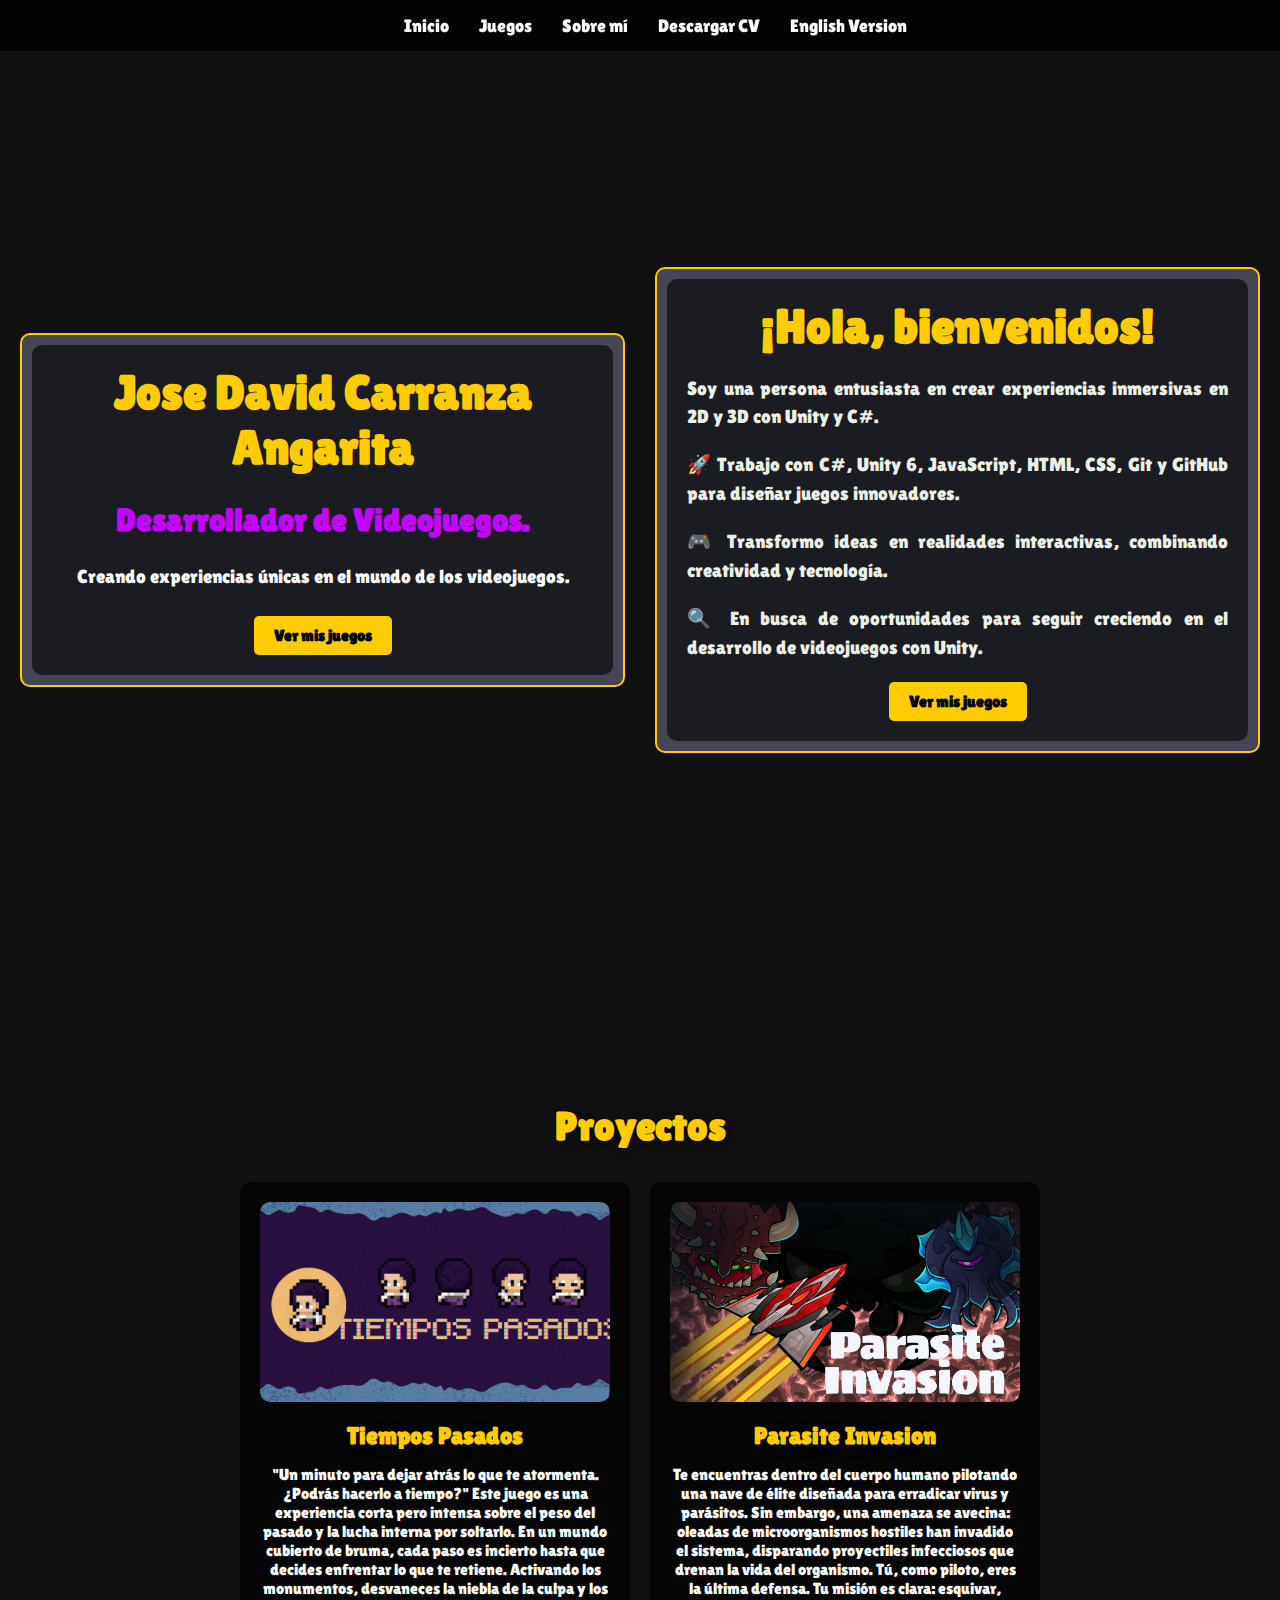
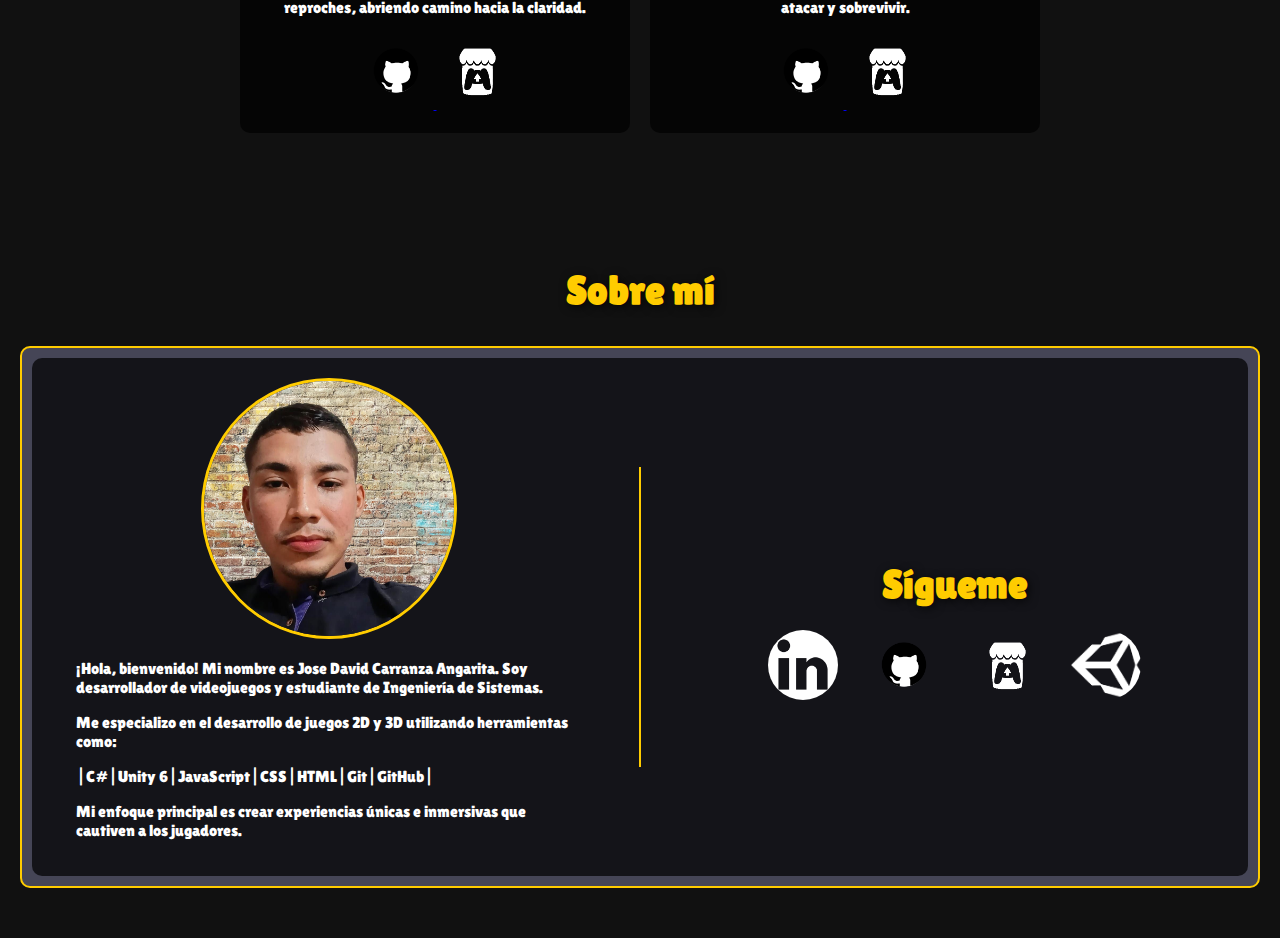
==== commit 7674d678: "Added correction in portfolio" ====
--- a/index.html
+++ b/index.html
@@ -19,7 +19,8 @@
             <li><a href="#home">Inicio</a></li>
             <li><a href="#games">Juegos</a></li>
             <li><a href="#about">Sobre mí</a></li>
-            <li><a href="./Assets/Cv/Jose David Carranza Angarita_ATS.pdf" download>Descargar CV</a></li>
+            <!-- <li><a href="./Assets/Cv/Jose David Carranza Angarita_ATS.pdf" download>Descargar CV</a></li> -->
+            <li><a href="https://drive.google.com/file/d/10yeTgvfa7Oby3ELbyV9IuA-UQ_ws4m7g/view?usp=sharing" target="_blank">Descargar CV</a></li>
             <li><a href="english.html">English Version</a></li>
         </ul>
     </nav>
